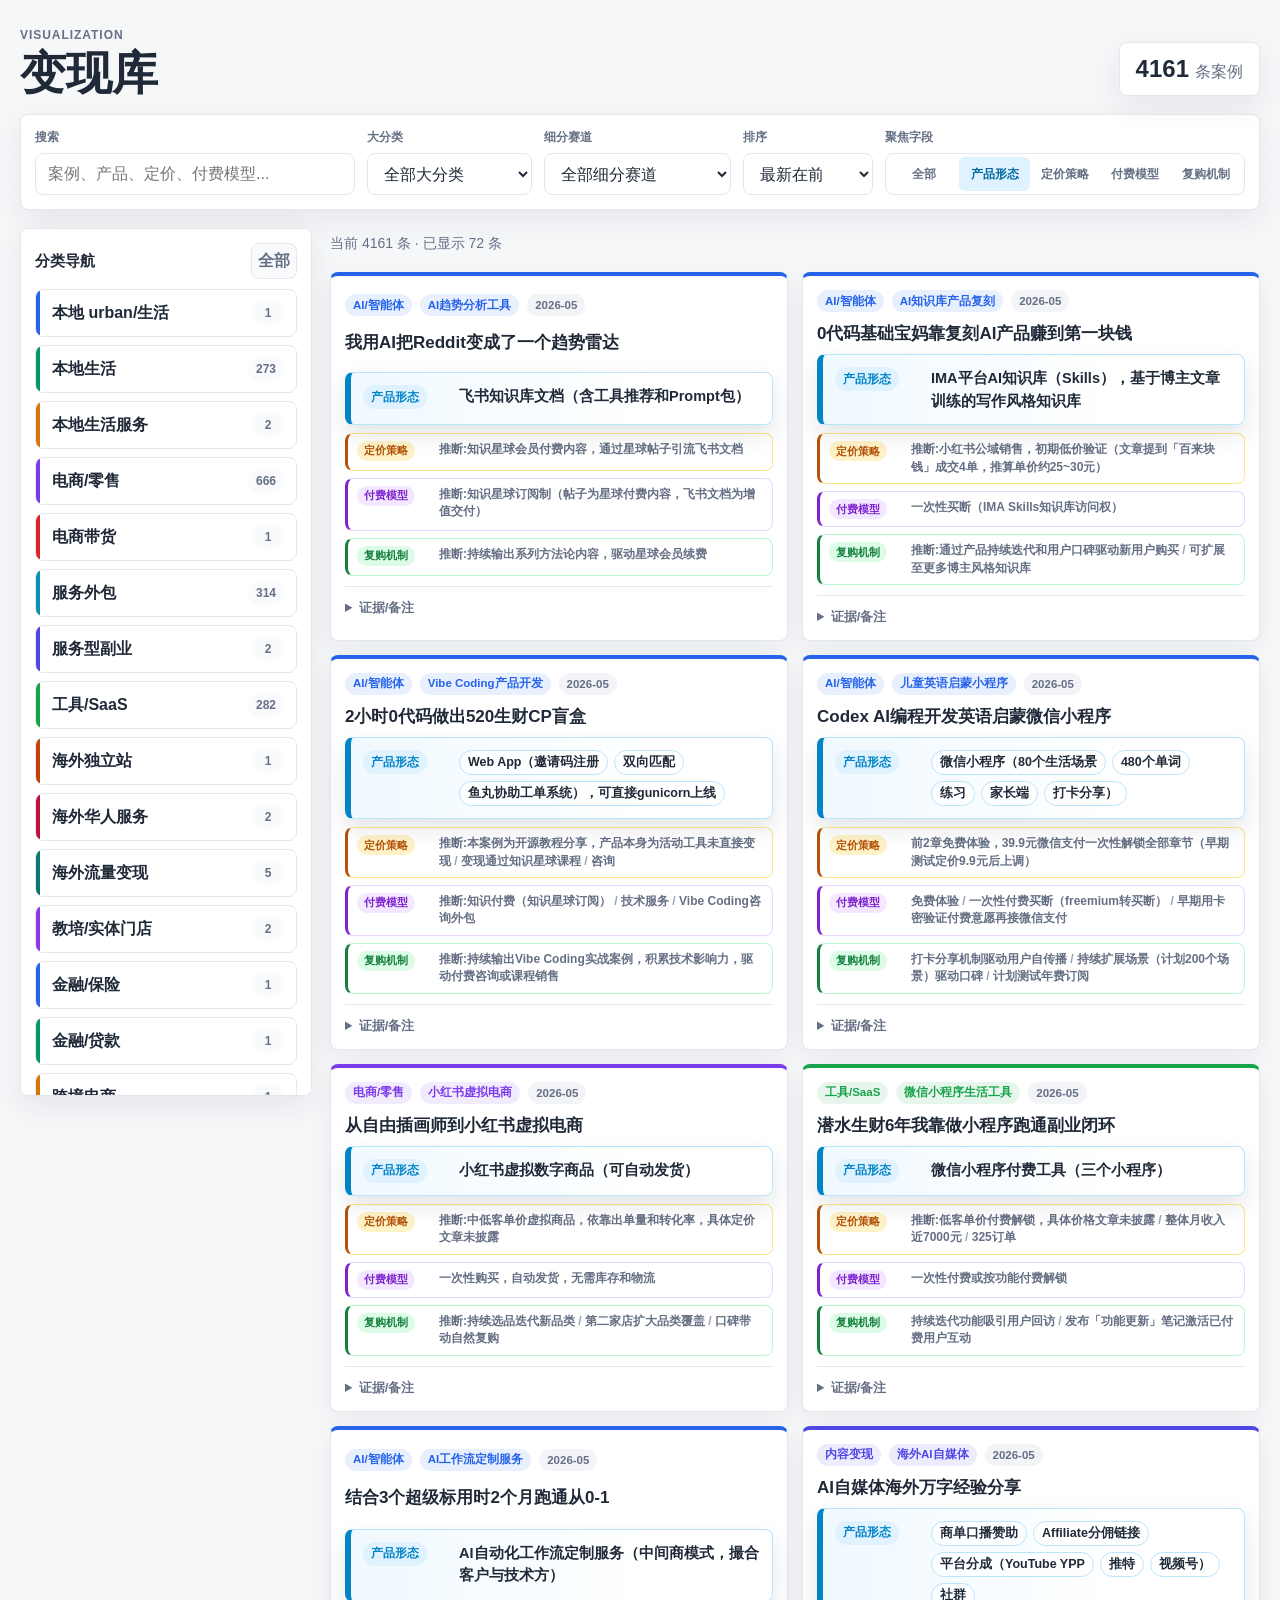
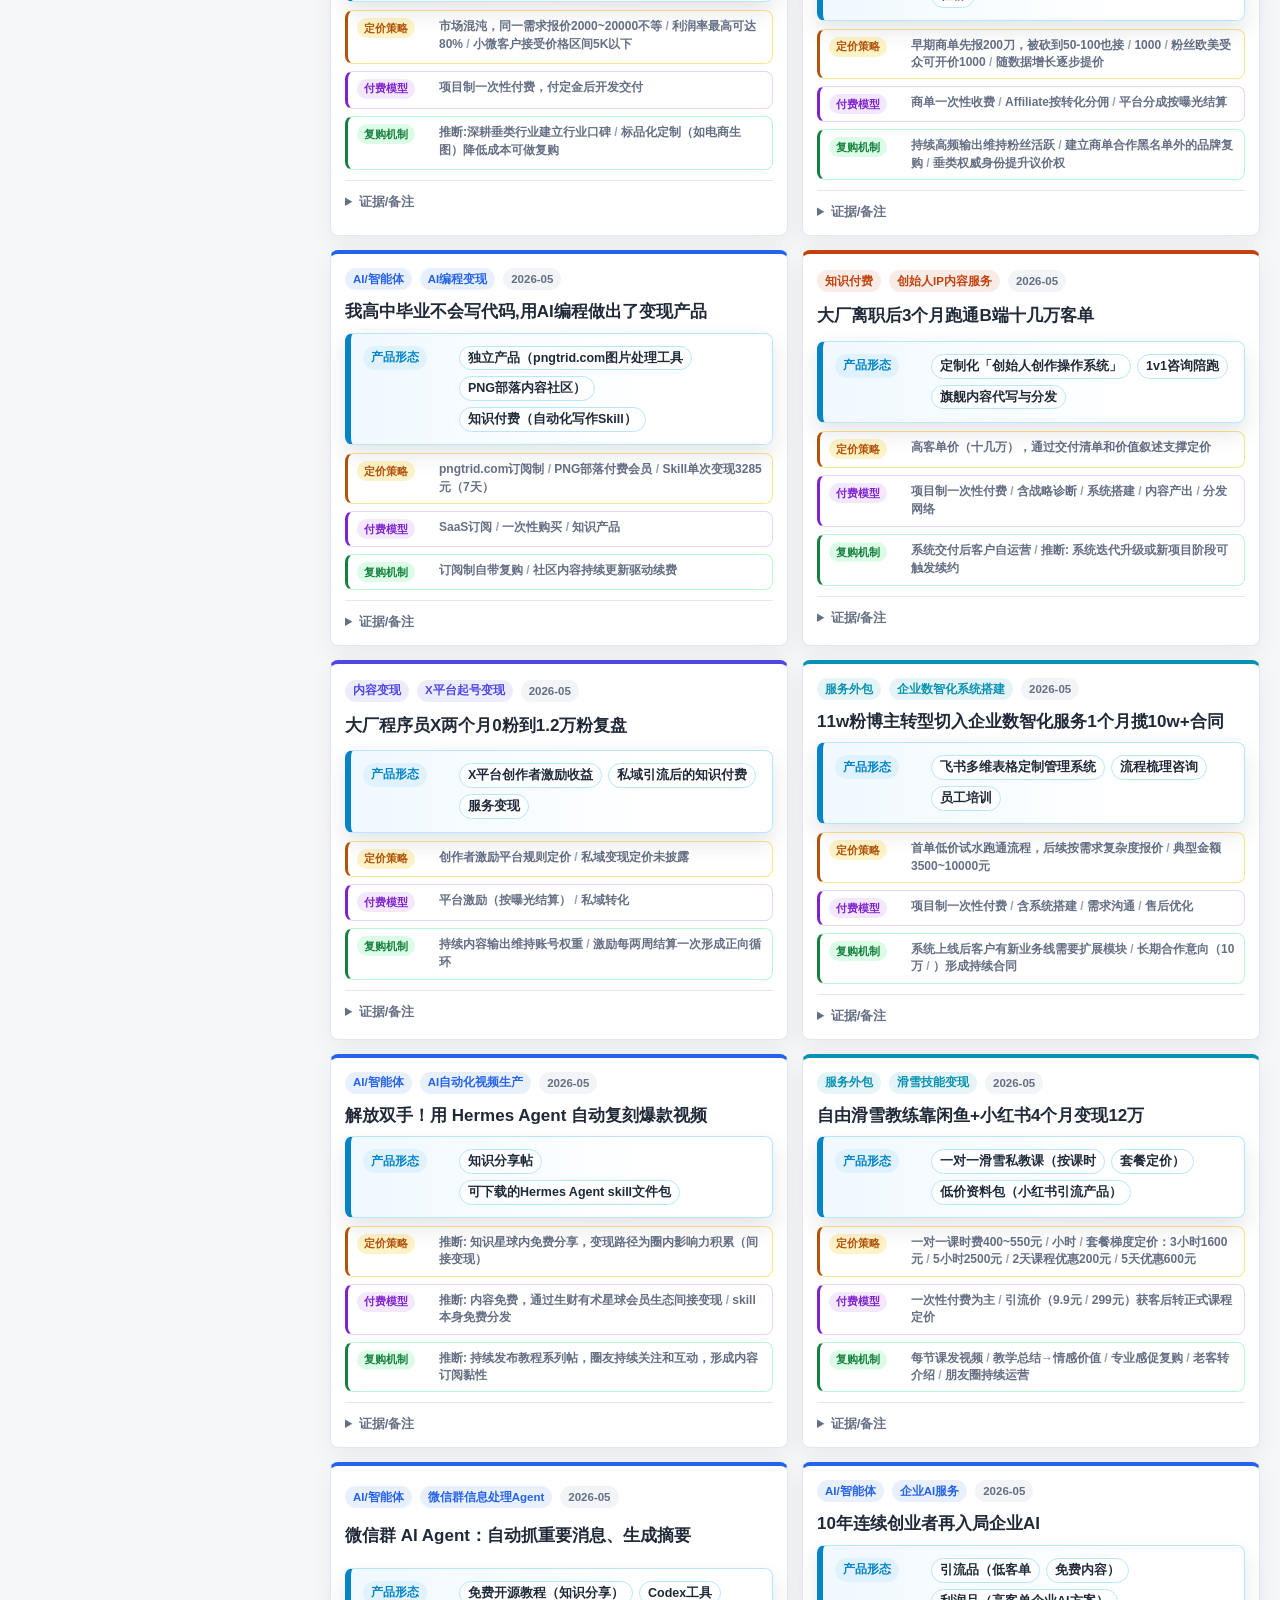
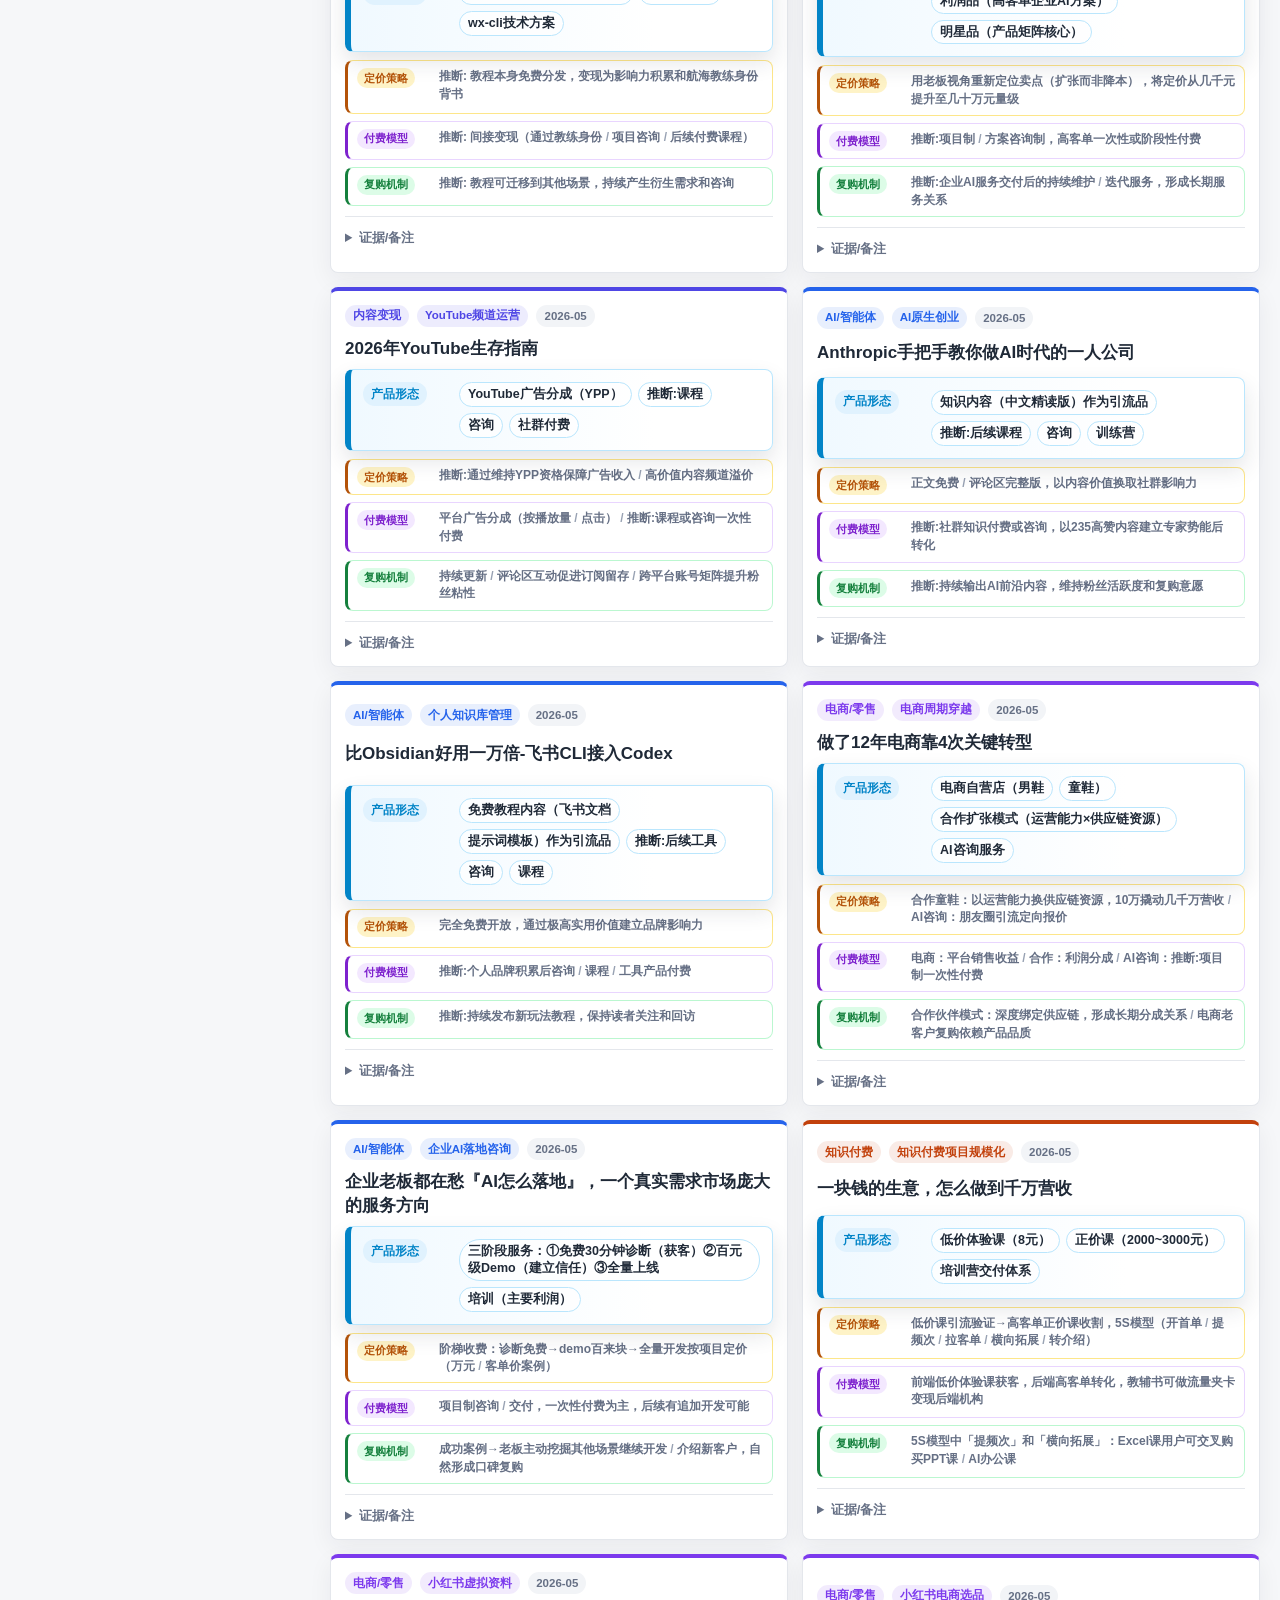
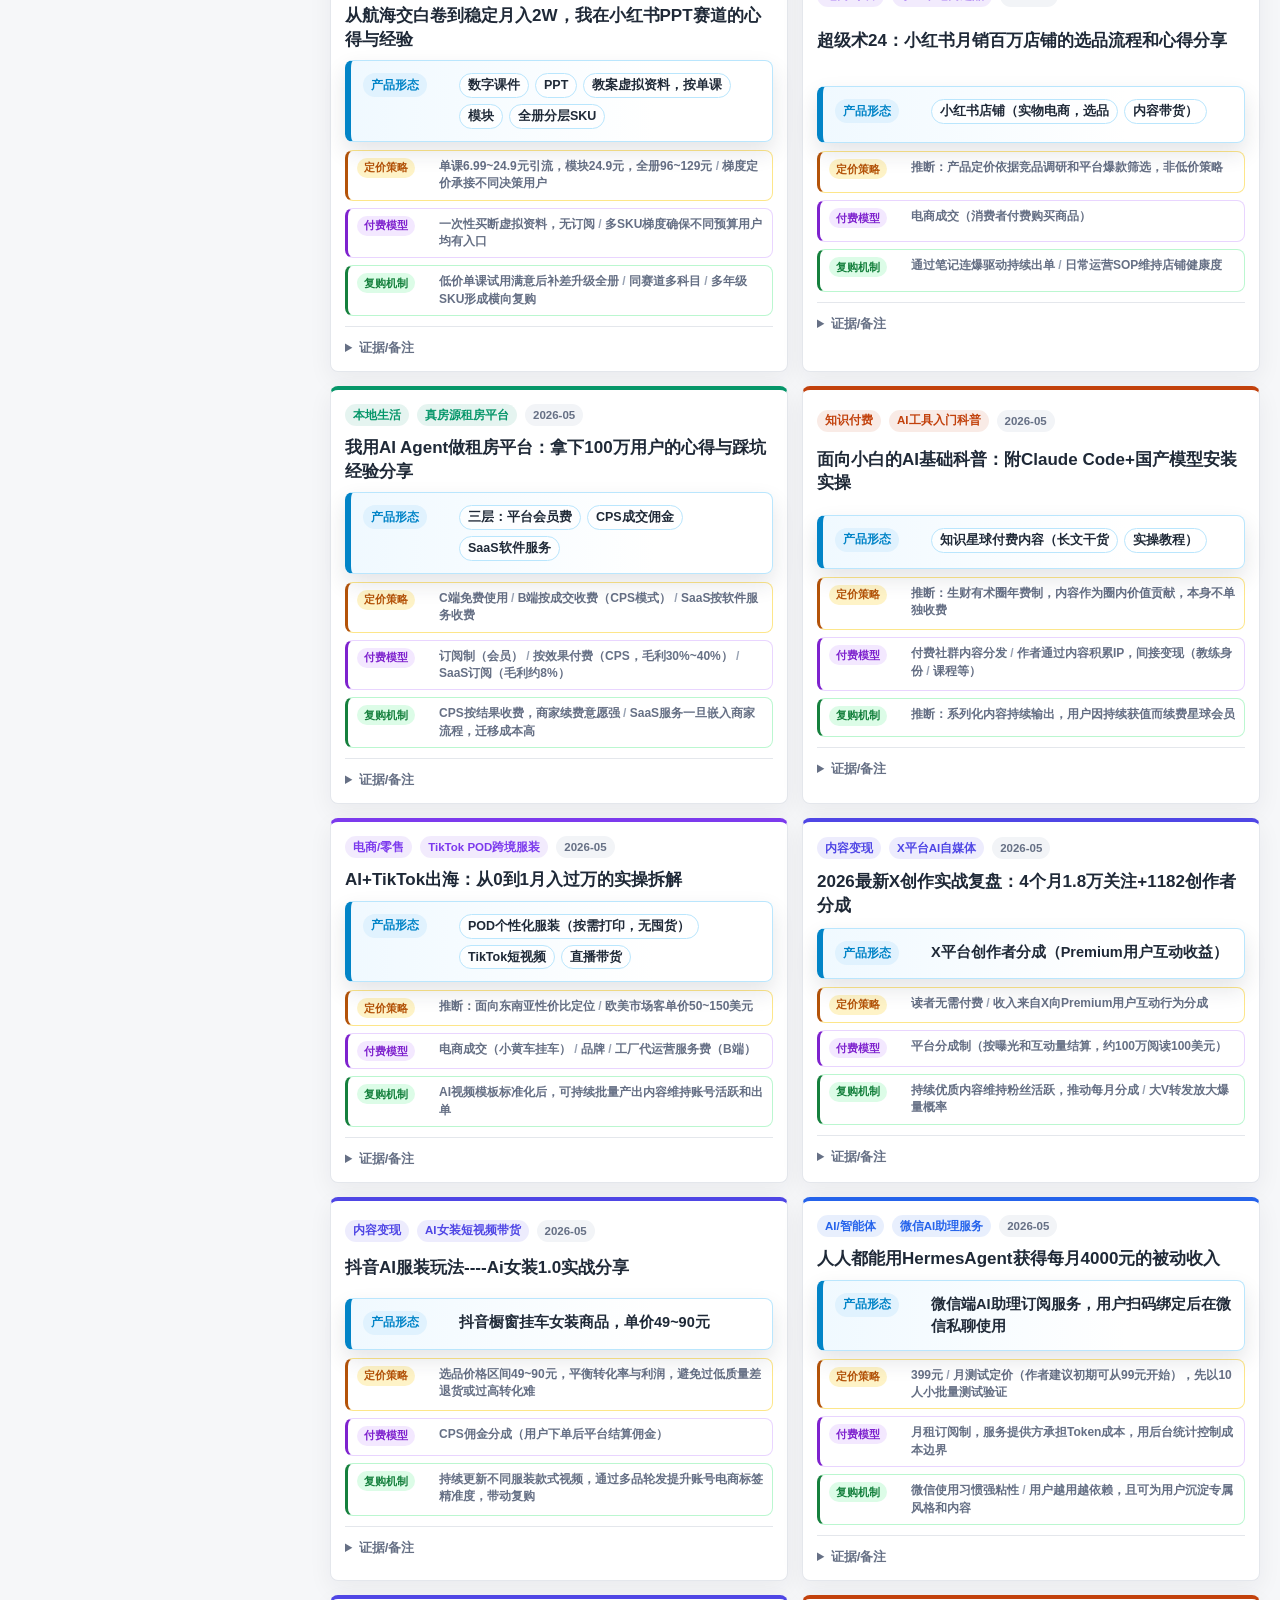
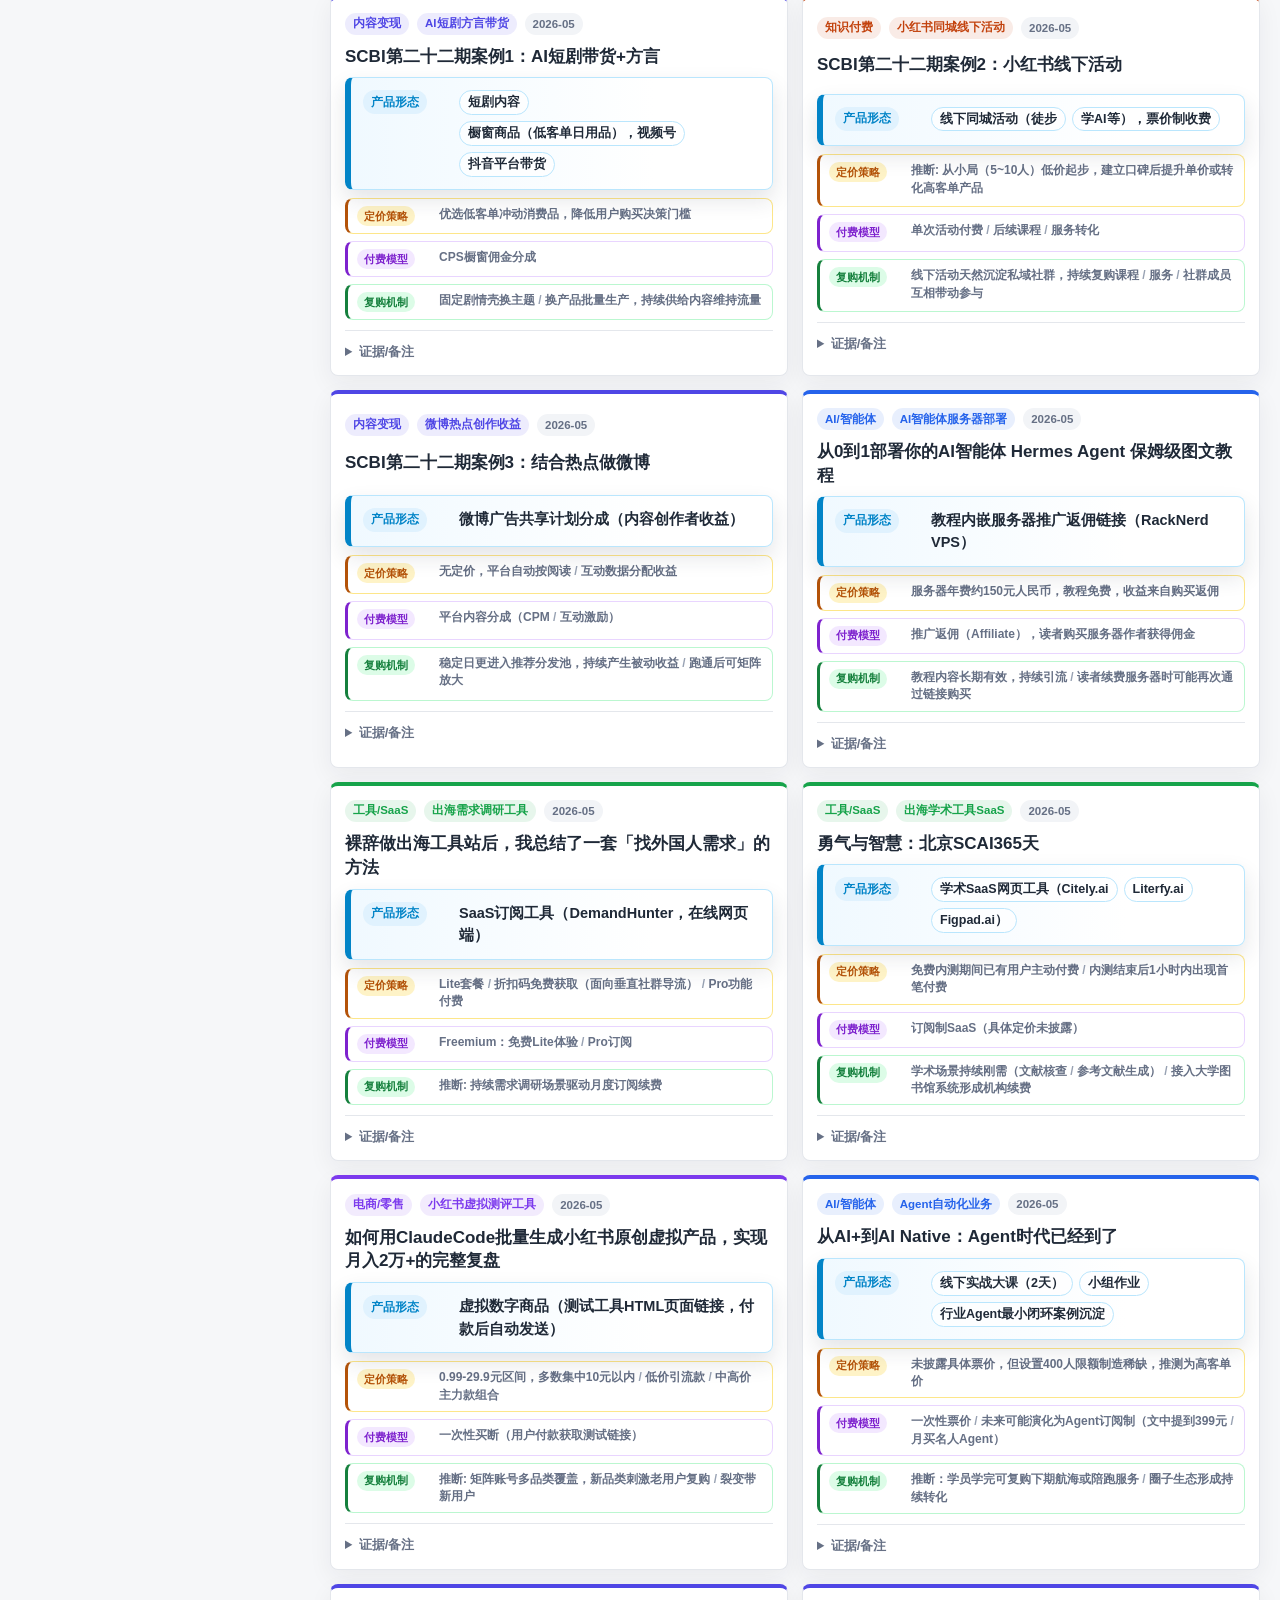
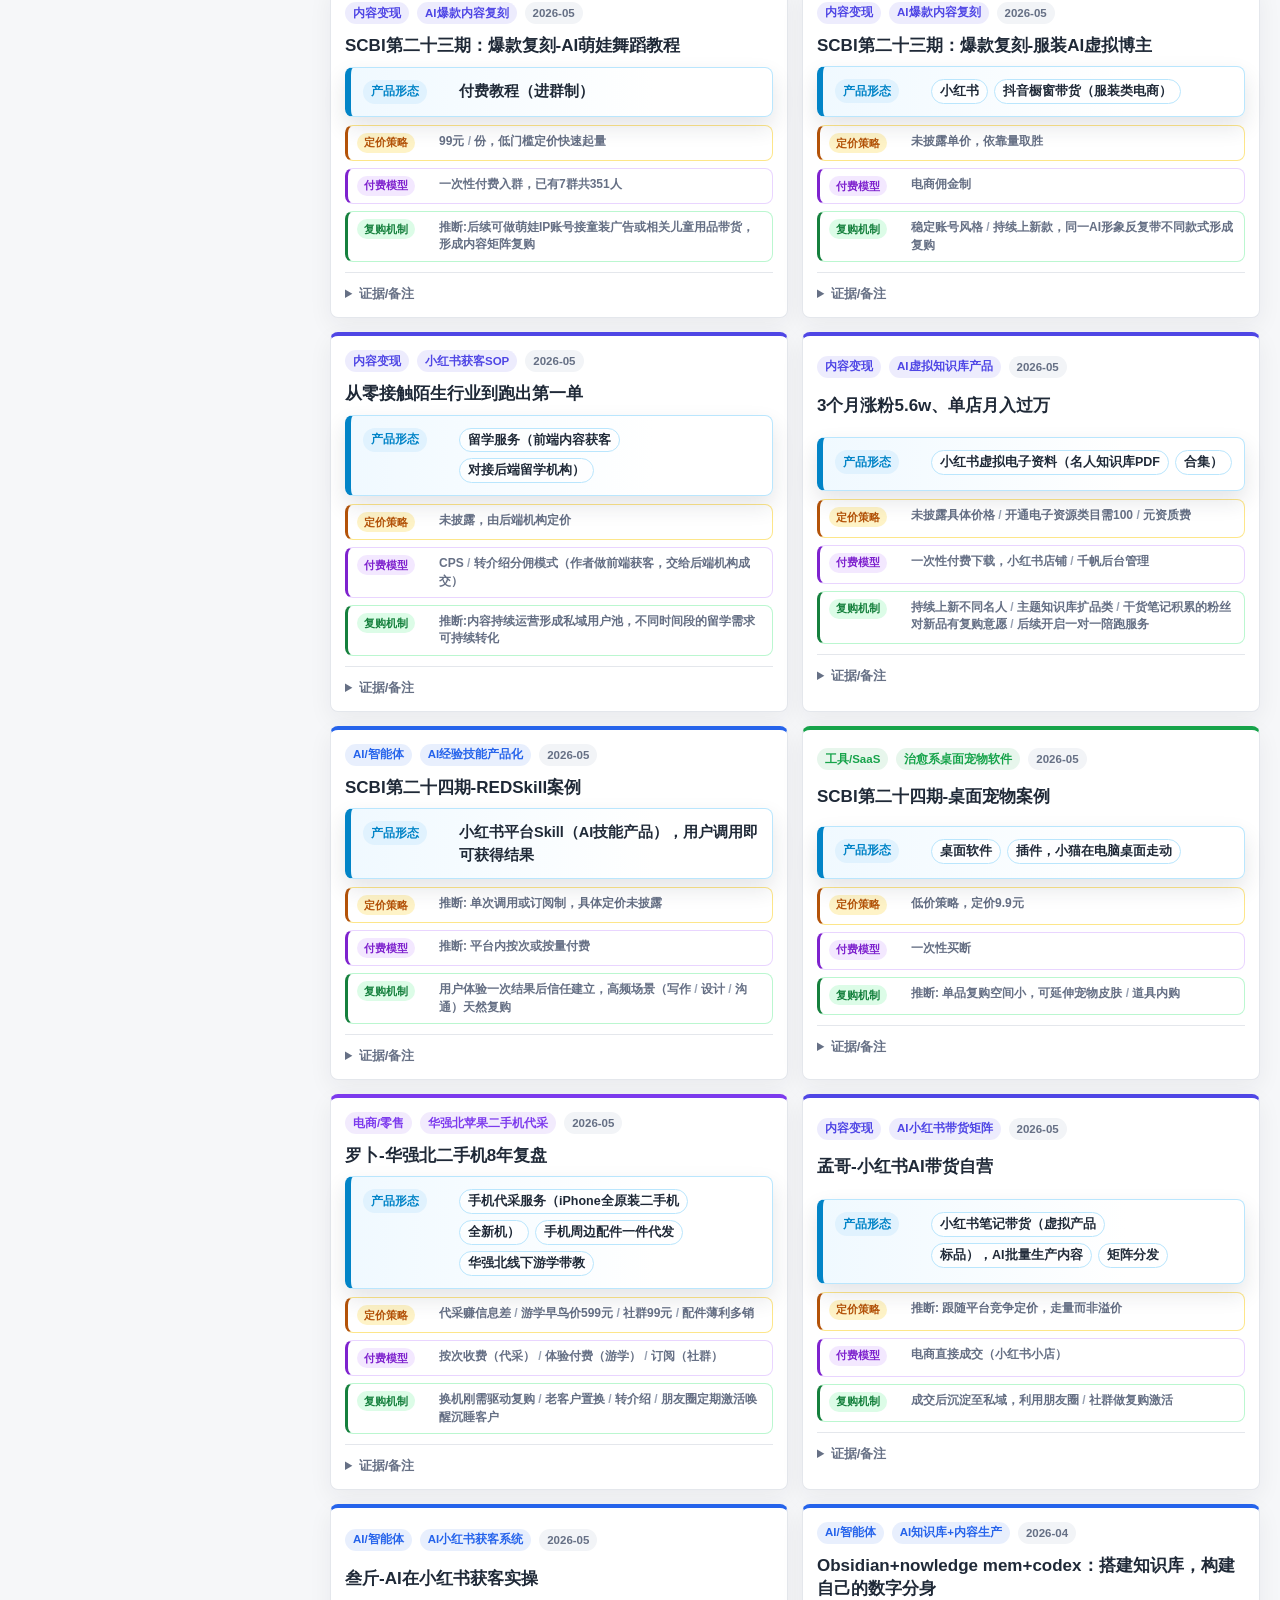
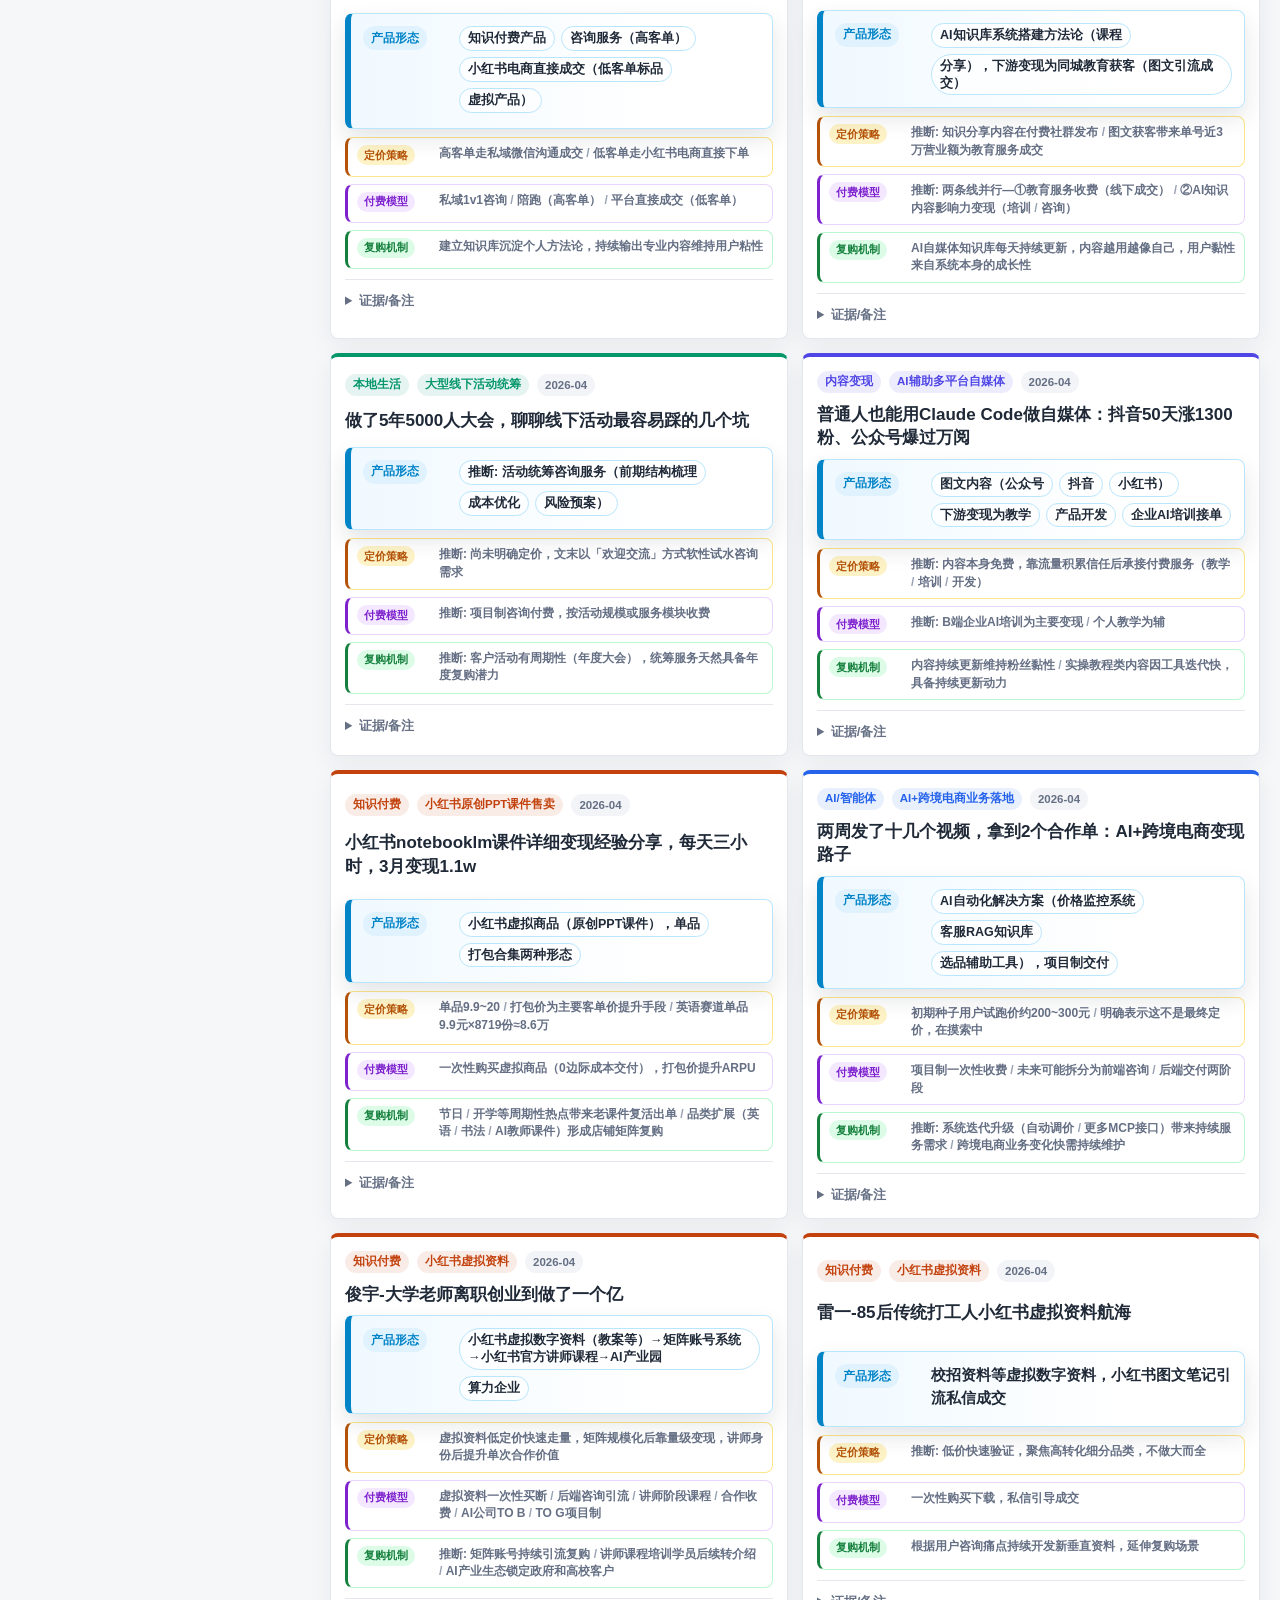
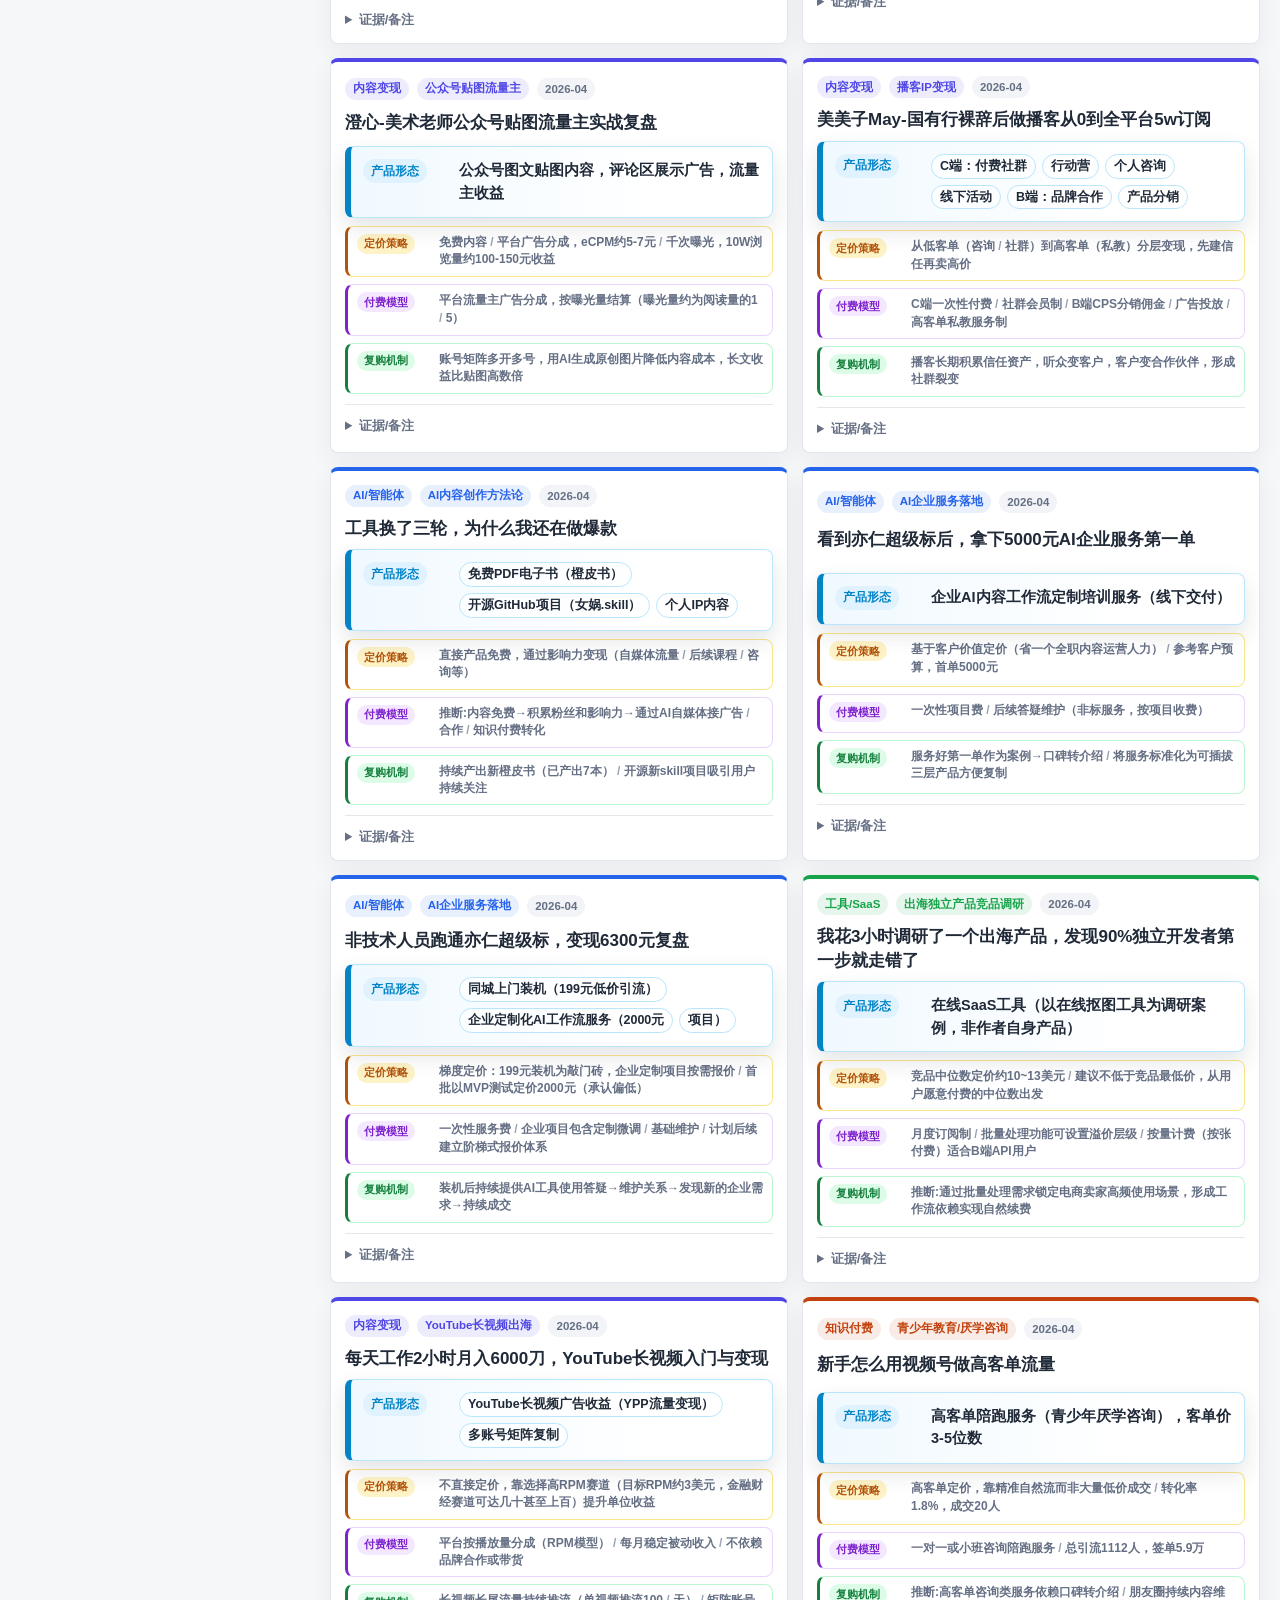
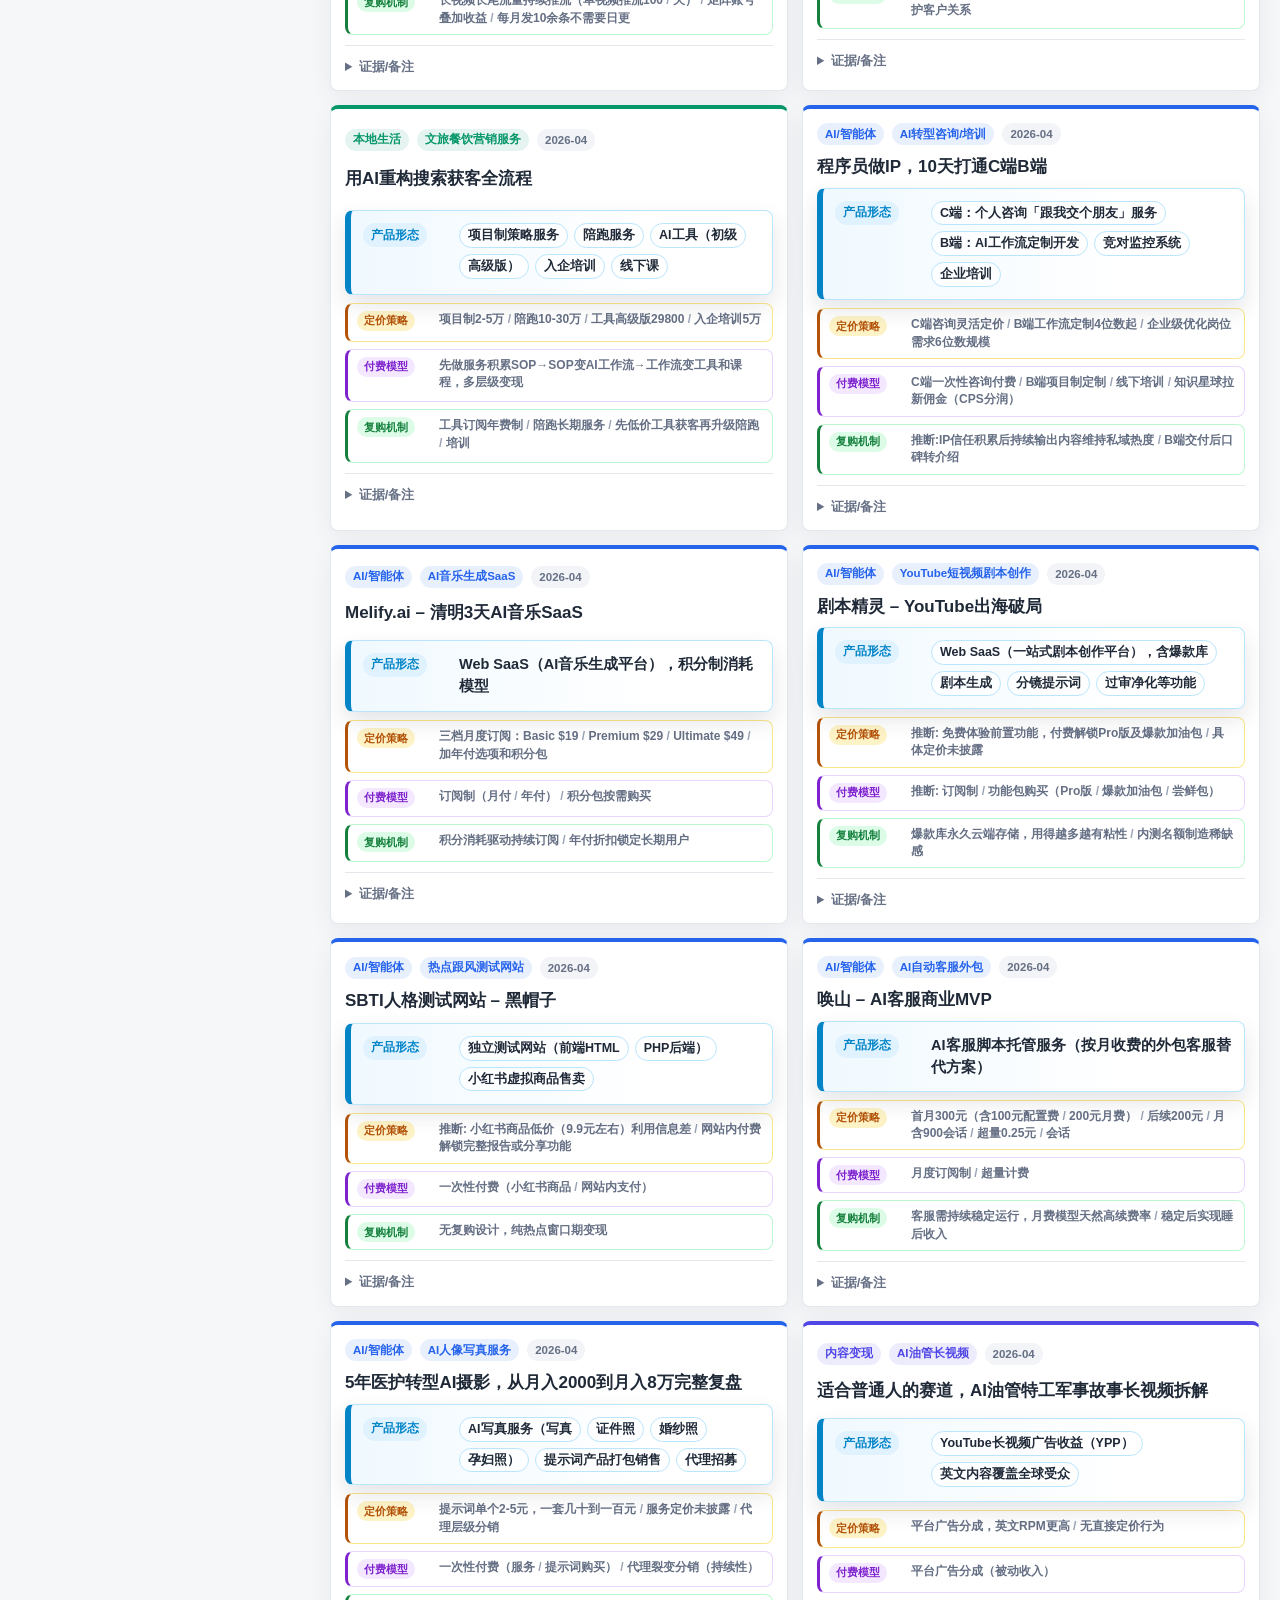
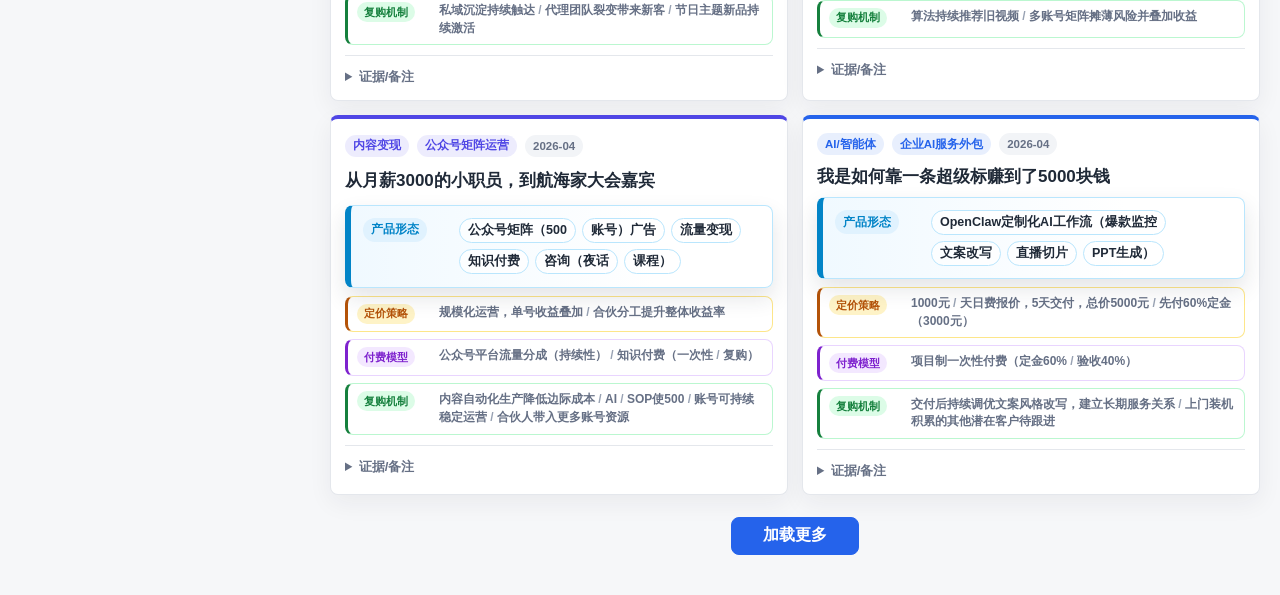
==== index.html @ d6d78086 "Bust monetization data cache" ====
<!doctype html>
<html lang="zh-CN">
  <head>
    <meta charset="utf-8" />
    <meta name="viewport" content="width=device-width, initial-scale=1" />
    <title>变现库可视化</title>
    <link rel="stylesheet" href="styles.css" />
    <script src="data-20260704-130112.js" defer></script>
    <script src="loader.js" defer></script>
    <script src="app.js" defer></script>
  </head>
  <body>
    <div class="app-shell">
      <header class="topbar">
        <div class="brand">
          <p class="eyebrow">Visualization</p>
          <h1>变现库</h1>
        </div>
        <div class="summary" aria-live="polite">
          <span id="totalCount">0</span>
          <span>条案例</span>
        </div>
      </header>

      <section class="toolbar" aria-label="筛选工具">
        <label class="search-box">
          <span>搜索</span>
          <input id="searchInput" type="search" placeholder="案例、产品、定价、付费模型..." autocomplete="off" />
        </label>

        <label>
          <span>大分类</span>
          <select id="categoryFilter"></select>
        </label>

        <label>
          <span>细分赛道</span>
          <select id="subcategoryFilter"></select>
        </label>

        <label>
          <span>排序</span>
          <select id="sortSelect">
            <option value="desc">最新在前</option>
            <option value="asc">最旧在前</option>
          </select>
        </label>

        <div class="focus-panel" aria-label="字段聚焦">
          <span>聚焦字段</span>
          <div id="focusControl" class="segment-control" role="group" aria-label="字段聚焦">
            <button type="button" data-focus-field="">全部</button>
            <button class="active field-product-control" type="button" data-focus-field="产品形态">产品形态</button>
            <button class="field-price-control" type="button" data-focus-field="定价策略">定价策略</button>
            <button class="field-model-control" type="button" data-focus-field="付费模型">付费模型</button>
            <button class="field-repeat-control" type="button" data-focus-field="复购机制">复购机制</button>
          </div>
        </div>
      </section>

      <div class="content-layout">
        <aside class="sidebar" aria-label="分类导航">
          <div class="sidebar-head">
            <h2>分类导航</h2>
            <button id="clearFilters" class="ghost-button" type="button">全部</button>
          </div>
          <nav id="categoryTree" class="category-tree"></nav>
        </aside>

        <main class="main-content">
          <div class="result-bar">
            <p id="resultInfo">正在加载...</p>
          </div>

          <section id="cardGrid" class="card-grid" aria-live="polite"></section>

          <div id="emptyState" class="empty-state" hidden>
            <h2>没有匹配结果</h2>
            <p>换一个关键词或清空筛选后再看。</p>
          </div>

          <div id="errorState" class="empty-state error-state" hidden>
            <h2>数据加载失败</h2>
            <p id="errorMessage"></p>
          </div>

          <div class="load-more-wrap">
            <button id="loadMoreButton" class="primary-button" type="button" hidden>加载更多</button>
          </div>
        </main>
      </div>
    </div>

    <noscript>这个页面需要启用 JavaScript。</noscript>
  </body>
</html>
---- styles.css ----
:root {
  --bg: #f6f7f9;
  --panel: #ffffff;
  --panel-soft: #f9fafb;
  --text: #1f2937;
  --muted: #667085;
  --line: #e4e7ec;
  --accent: #2563eb;
  --accent-soft: #eff6ff;
  --danger: #b42318;
  --shadow: 0 10px 30px rgba(31, 41, 55, 0.08);
  --radius: 8px;
}

* {
  box-sizing: border-box;
}

body {
  margin: 0;
  min-height: 100vh;
  background: var(--bg);
  color: var(--text);
  font-family: -apple-system, BlinkMacSystemFont, "Segoe UI", "Microsoft YaHei", sans-serif;
  letter-spacing: 0;
}

button,
input,
select {
  font: inherit;
}

button {
  cursor: pointer;
}

.app-shell {
  width: min(1480px, calc(100% - 40px));
  margin: 0 auto;
  padding: 28px 0 40px;
}

.topbar {
  display: flex;
  align-items: flex-end;
  justify-content: space-between;
  gap: 20px;
  margin-bottom: 18px;
}

.brand h1 {
  margin: 0;
  font-size: clamp(28px, 4vw, 46px);
  line-height: 1;
  font-weight: 800;
}

.eyebrow {
  margin: 0 0 8px;
  color: var(--muted);
  font-size: 12px;
  font-weight: 700;
  letter-spacing: 0.08em;
  text-transform: uppercase;
}

.summary {
  display: inline-flex;
  align-items: baseline;
  gap: 6px;
  min-width: 128px;
  justify-content: center;
  padding: 12px 16px;
  border: 1px solid var(--line);
  border-radius: var(--radius);
  background: var(--panel);
  box-shadow: var(--shadow);
  color: var(--muted);
}

.summary span:first-child {
  color: var(--text);
  font-size: 24px;
  font-weight: 800;
}

.toolbar {
  display: grid;
  grid-template-columns: minmax(220px, 1.4fr) minmax(150px, 0.72fr) minmax(170px, 0.82fr) minmax(130px, 0.52fr) minmax(360px, 1.25fr);
  gap: 12px;
  margin-bottom: 18px;
  padding: 14px;
  border: 1px solid var(--line);
  border-radius: var(--radius);
  background: var(--panel);
  box-shadow: var(--shadow);
}

.toolbar label {
  display: grid;
  gap: 7px;
  min-width: 0;
}

.toolbar span,
.focus-panel > span {
  color: var(--muted);
  font-size: 12px;
  font-weight: 700;
}

.focus-panel {
  display: grid;
  gap: 7px;
  min-width: 0;
}

.segment-control {
  display: grid;
  grid-template-columns: repeat(5, minmax(0, 1fr));
  min-height: 42px;
  padding: 3px;
  border: 1px solid var(--line);
  border-radius: var(--radius);
  background: #fff;
}

.segment-control button {
  min-width: 0;
  border: 0;
  border-radius: 6px;
  background: transparent;
  color: var(--muted);
  font-size: 12px;
  font-weight: 800;
}

.segment-control button:hover,
.segment-control button.active {
  background: var(--control-bg, var(--accent-soft));
  color: var(--control-color, var(--accent));
}

.field-product-control {
  --control-bg: #e0f2fe;
  --control-color: #0369a1;
}

.field-price-control {
  --control-bg: #fef3c7;
  --control-color: #92400e;
}

.field-model-control {
  --control-bg: #f3e8ff;
  --control-color: #6b21a8;
}

.field-repeat-control {
  --control-bg: #dcfce7;
  --control-color: #166534;
}

input,
select {
  width: 100%;
  min-height: 42px;
  border: 1px solid var(--line);
  border-radius: var(--radius);
  background: #fff;
  color: var(--text);
  outline: none;
}

input {
  padding: 0 12px;
}

select {
  padding: 0 34px 0 12px;
}

input:focus,
select:focus {
  border-color: var(--accent);
  box-shadow: 0 0 0 3px var(--accent-soft);
}

.content-layout {
  display: grid;
  grid-template-columns: 292px minmax(0, 1fr);
  gap: 18px;
  align-items: start;
}

.sidebar {
  position: sticky;
  top: 16px;
  max-height: calc(100vh - 32px);
  overflow: auto;
  padding: 14px;
  border: 1px solid var(--line);
  border-radius: var(--radius);
  background: var(--panel);
  box-shadow: var(--shadow);
}

.sidebar-head {
  display: flex;
  align-items: center;
  justify-content: space-between;
  gap: 10px;
  margin-bottom: 10px;
}

.sidebar h2 {
  margin: 0;
  font-size: 15px;
}

.ghost-button,
.primary-button {
  min-height: 36px;
  border-radius: var(--radius);
  font-weight: 700;
}

.ghost-button {
  border: 1px solid var(--line);
  background: var(--panel-soft);
  color: var(--muted);
}

.primary-button {
  min-width: 128px;
  border: 1px solid var(--accent);
  background: var(--accent);
  color: #fff;
}

.category-tree {
  display: grid;
  gap: 8px;
}

.category-group {
  border: 1px solid var(--line);
  border-radius: var(--radius);
  overflow: hidden;
  background: #fff;
}

.category-button,
.subcategory-button {
  width: 100%;
  border: 0;
  background: transparent;
  color: var(--text);
  text-align: left;
}

.category-button {
  display: grid;
  grid-template-columns: 1fr auto;
  gap: 8px;
  align-items: center;
  min-height: 46px;
  padding: 10px 12px;
  border-left: 4px solid var(--category-color, var(--accent));
  font-weight: 800;
}

.category-button:hover,
.subcategory-button:hover,
.category-button.active,
.subcategory-button.active {
  background: var(--accent-soft);
}

.category-name,
.subcategory-name {
  min-width: 0;
  overflow: hidden;
  text-overflow: ellipsis;
  white-space: nowrap;
}

.badge {
  display: inline-flex;
  align-items: center;
  justify-content: center;
  min-width: 32px;
  height: 24px;
  padding: 0 8px;
  border-radius: 999px;
  background: var(--panel-soft);
  color: var(--muted);
  font-size: 12px;
  font-weight: 800;
}

.subcategory-list {
  display: none;
  padding: 6px 0 8px;
  border-top: 1px solid var(--line);
  background: #fcfcfd;
}

.category-group.expanded .subcategory-list {
  display: grid;
}

.subcategory-button {
  display: grid;
  grid-template-columns: 1fr auto;
  gap: 8px;
  align-items: center;
  min-height: 36px;
  padding: 7px 12px 7px 20px;
  color: var(--muted);
  font-size: 13px;
}

.main-content {
  min-width: 0;
}

.result-bar {
  display: flex;
  align-items: center;
  justify-content: space-between;
  min-height: 32px;
  margin-bottom: 12px;
}

.result-bar p {
  margin: 0;
  color: var(--muted);
  font-size: 14px;
}

.card-grid {
  display: grid;
  grid-template-columns: repeat(auto-fill, minmax(310px, 1fr));
  gap: 14px;
}

.case-card {
  display: grid;
  gap: 12px;
  min-width: 0;
  padding: 14px;
  border: 1px solid var(--line);
  border-top: 4px solid var(--category-color, var(--accent));
  border-radius: var(--radius);
  background: var(--panel);
  box-shadow: 0 8px 24px rgba(31, 41, 55, 0.06);
}

.card-meta {
  display: flex;
  flex-wrap: wrap;
  gap: 8px;
  align-items: center;
}

.pill {
  display: inline-flex;
  max-width: 100%;
  align-items: center;
  min-height: 22px;
  padding: 3px 8px;
  border-radius: 999px;
  background: var(--accent-soft);
  color: var(--accent);
  font-size: 11.5px;
  font-weight: 800;
}

.date-pill {
  background: #f2f4f7;
  color: var(--muted);
}

.unknown-pill {
  background: #f2f4f7;
  color: #667085;
}

.case-title {
  margin: 0;
  overflow-wrap: anywhere;
  font-size: 17px;
  line-height: 1.38;
}

.field-list {
  display: grid;
  gap: 10px;
  margin: 0;
}

.field {
  display: grid;
  grid-template-columns: 82px minmax(0, 1fr);
  gap: 10px;
  align-items: start;
  padding: 10px;
  border: 1px solid var(--field-line, var(--line));
  border-left: 5px solid var(--field-color, var(--accent));
  border-radius: var(--radius);
  background: linear-gradient(90deg, var(--field-bg, var(--panel-soft)), #fff 72%);
  transition: border-color 0.16s ease, box-shadow 0.16s ease, opacity 0.16s ease, transform 0.16s ease;
}

.field-product {
  --field-color: #0284c7;
  --field-bg: #f0f9ff;
  --field-line: #bae6fd;
  --token-bg: #e0f2fe;
}

.field-price {
  --field-color: #b45309;
  --field-bg: #fffbeb;
  --field-line: #fde68a;
  --token-bg: #fef3c7;
}

.field-model {
  --field-color: #7e22ce;
  --field-bg: #faf5ff;
  --field-line: #e9d5ff;
  --token-bg: #f3e8ff;
}

.field-repeat {
  --field-color: #15803d;
  --field-bg: #f0fdf4;
  --field-line: #bbf7d0;
  --token-bg: #dcfce7;
}

.case-card.field-focus-active .field.is-dimmed {
  opacity: 1;
}

.case-card.field-focus-active .field.is-focused {
  opacity: 1;
  transform: translateY(-1px);
  box-shadow: 0 10px 22px rgba(31, 41, 55, 0.12);
}

.card-grid.field-focus-mode .case-card {
  gap: 10px;
}

.card-grid.field-focus-mode .field-list {
  gap: 7px;
}

.card-grid.field-focus-mode .field.is-focused {
  grid-template-columns: 86px minmax(0, 1fr);
  padding: 12px;
  border-left-width: 6px;
}

.card-grid.field-focus-mode .field.is-focused dd {
  font-size: 14.5px;
  font-weight: 780;
}

.card-grid.field-focus-mode .field.is-dimmed {
  grid-template-columns: 74px minmax(0, 1fr);
  gap: 8px;
  padding: 7px 9px;
  border-left-width: 3px;
  background: #fff;
  box-shadow: none;
}

.card-grid.field-focus-mode .field.is-dimmed dt {
  min-height: 20px;
  padding: 1px 7px;
  font-size: 11px;
}

.card-grid.field-focus-mode .field.is-dimmed dd {
  display: -webkit-box;
  overflow: hidden;
  color: #667085;
  font-size: 12px;
  font-weight: 620;
  line-height: 1.45;
  -webkit-box-orient: vertical;
  -webkit-line-clamp: 2;
}

.card-grid.field-focus-mode .field.is-dimmed .token-list {
  display: inline;
}

.card-grid.field-focus-mode .field.is-dimmed .field-token {
  display: inline;
  padding: 0;
  border: 0;
  background: transparent;
  color: inherit;
  font-size: inherit;
  font-weight: inherit;
}

.card-grid.field-focus-mode .field.is-dimmed .field-token + .field-token::before {
  content: " / ";
  color: #98a2b3;
}

.field dt {
  display: inline-flex;
  width: fit-content;
  min-height: 24px;
  align-items: center;
  padding: 2px 8px;
  border-radius: 999px;
  background: var(--token-bg, var(--accent-soft));
  color: var(--field-color, var(--muted));
  font-size: 12px;
  font-weight: 800;
}

.field dd {
  margin: 0;
  overflow-wrap: anywhere;
  color: var(--text);
  font-size: 13.5px;
  font-weight: 700;
  line-height: 1.55;
}

.token-list {
  display: flex;
  flex-wrap: wrap;
  gap: 6px;
}

.field-token {
  display: inline-flex;
  max-width: 100%;
  align-items: center;
  padding: 3px 8px;
  border: 1px solid var(--field-line, var(--line));
  border-radius: 999px;
  background: rgba(255, 255, 255, 0.72);
  color: var(--text);
  font-size: 12.5px;
  font-weight: 760;
  line-height: 1.35;
}

.muted {
  color: var(--muted) !important;
  font-weight: 500 !important;
}

.detail {
  border-top: 1px solid var(--line);
  padding-top: 12px;
}

.detail summary {
  color: var(--muted);
  cursor: pointer;
  font-size: 13px;
  font-weight: 800;
}

.detail p {
  margin: 10px 0 0;
  overflow-wrap: anywhere;
  color: var(--muted);
  font-size: 13px;
  line-height: 1.7;
}

.empty-state {
  margin-top: 18px;
  padding: 34px 18px;
  border: 1px solid var(--line);
  border-radius: var(--radius);
  background: var(--panel);
  text-align: center;
  box-shadow: var(--shadow);
}

.empty-state h2 {
  margin: 0 0 8px;
  font-size: 18px;
}

.empty-state p {
  margin: 0;
  color: var(--muted);
  line-height: 1.7;
}

.error-state {
  border-color: #fecdca;
}

.error-state h2 {
  color: var(--danger);
}

.load-more-wrap {
  display: flex;
  justify-content: center;
  min-height: 60px;
  padding-top: 22px;
}

@media (max-width: 1040px) {
  .app-shell {
    width: min(100% - 24px, 980px);
    padding-top: 18px;
  }

  .toolbar {
    grid-template-columns: 1fr 1fr;
  }

  .content-layout {
    grid-template-columns: 1fr;
  }

  .sidebar {
    position: static;
    max-height: 360px;
  }
}

@media (max-width: 680px) {
  .topbar {
    align-items: stretch;
    flex-direction: column;
  }

  .summary {
    justify-content: flex-start;
  }

  .toolbar {
    grid-template-columns: 1fr;
  }

  .segment-control {
    grid-template-columns: 1fr 1fr;
  }

  .card-grid {
    grid-template-columns: 1fr;
  }

  .field {
    grid-template-columns: 1fr;
    gap: 4px;
  }
}
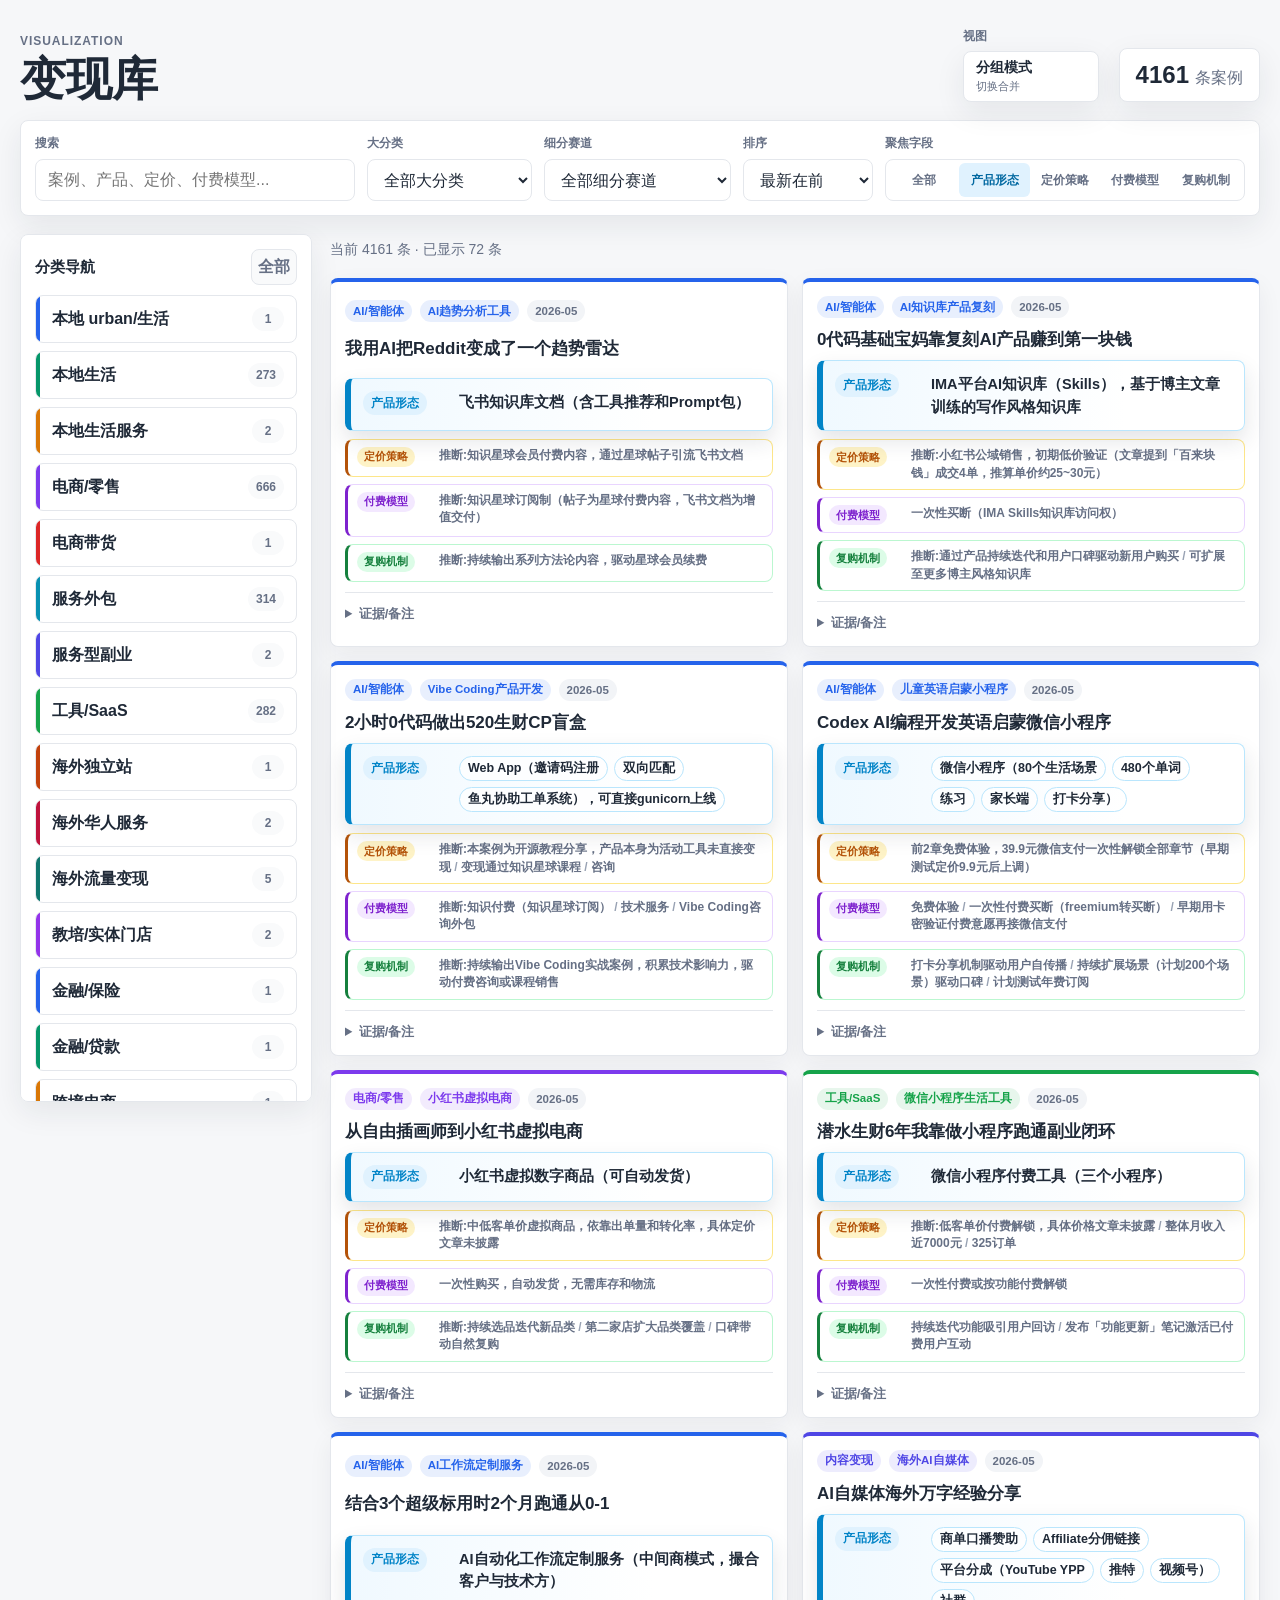
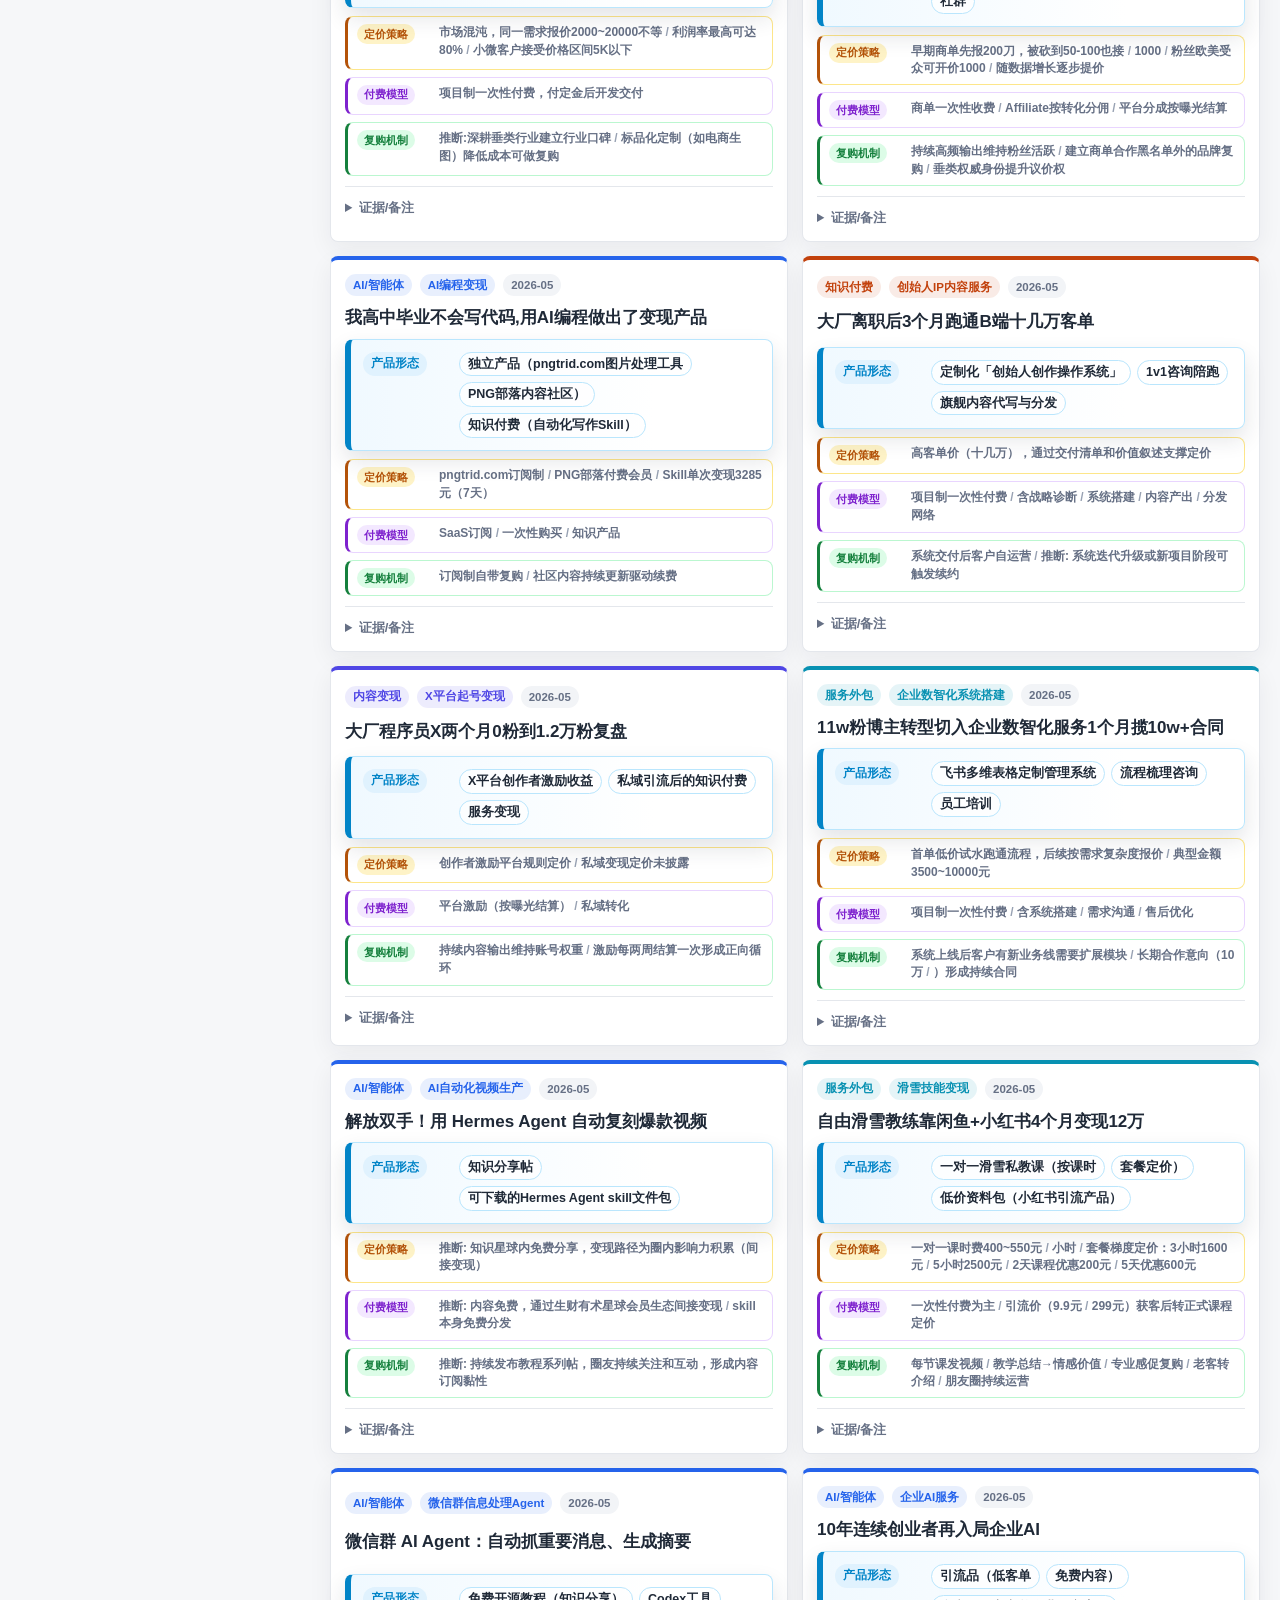
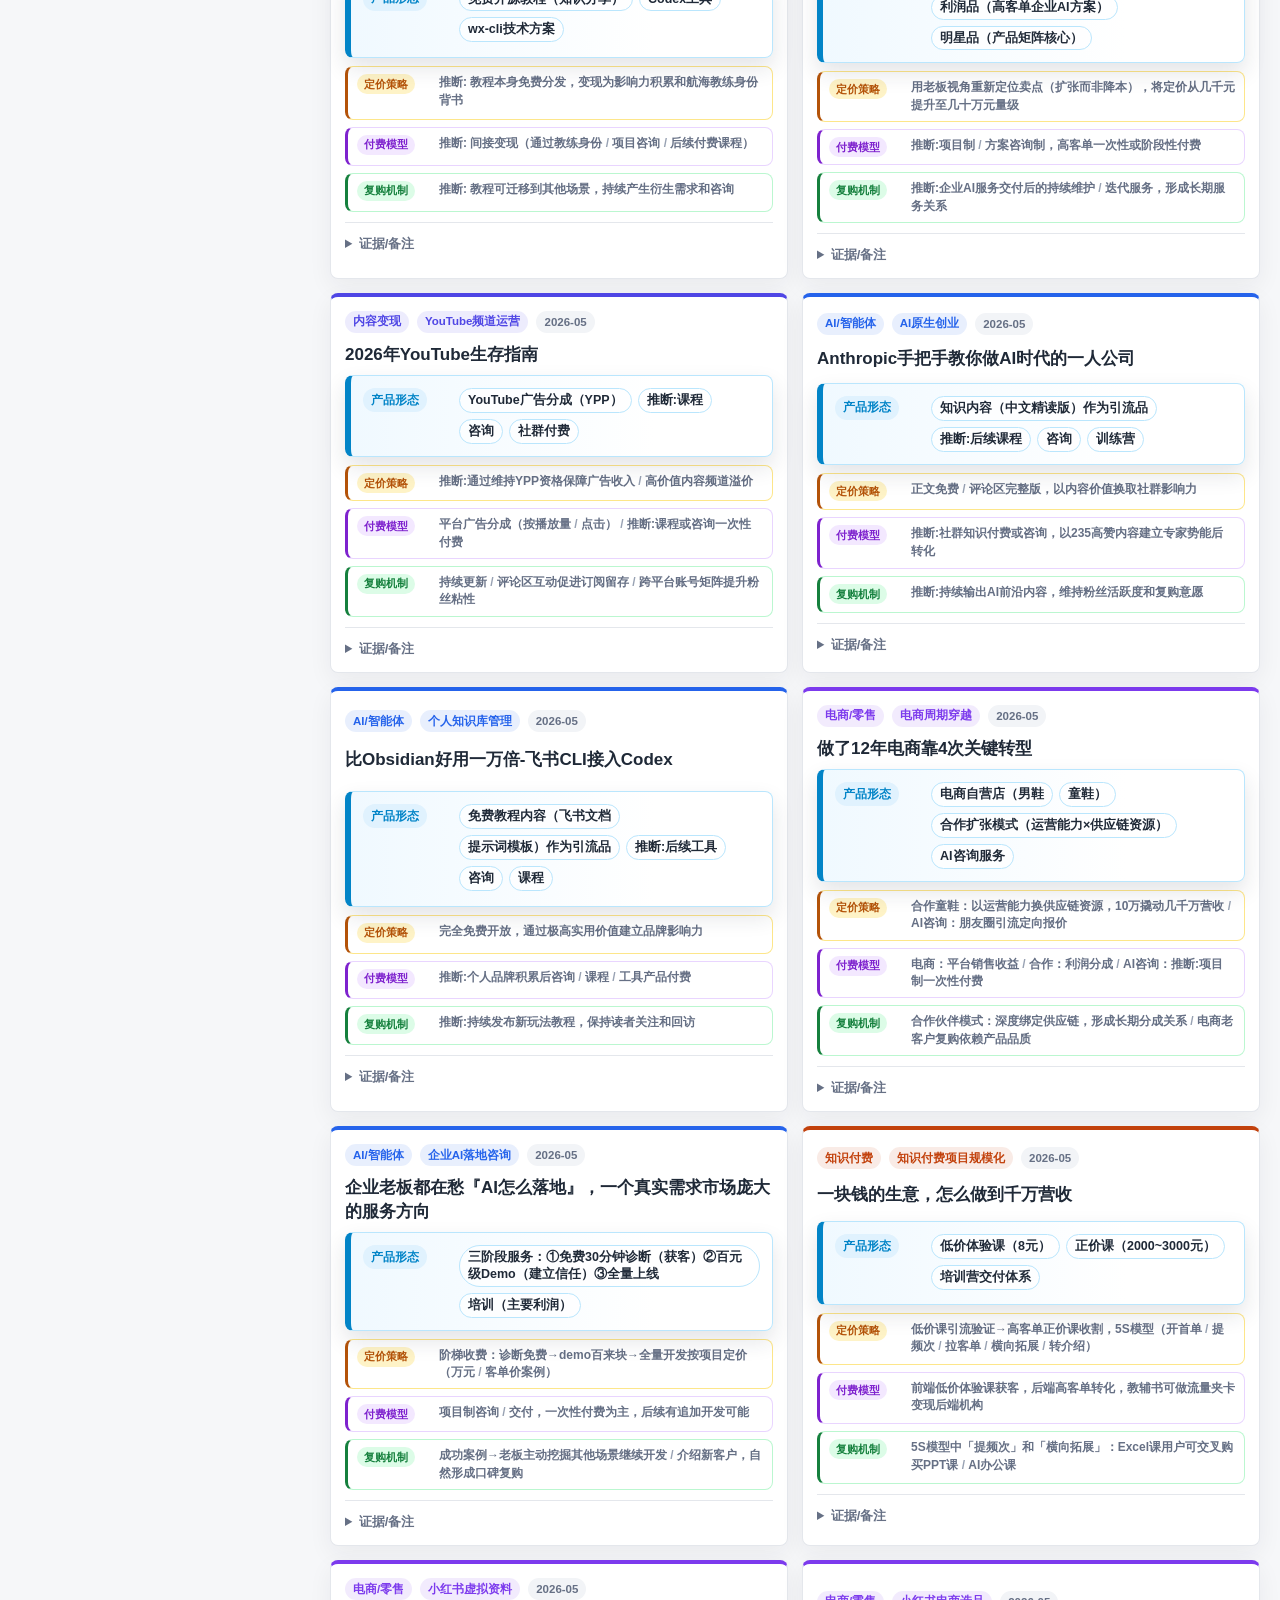
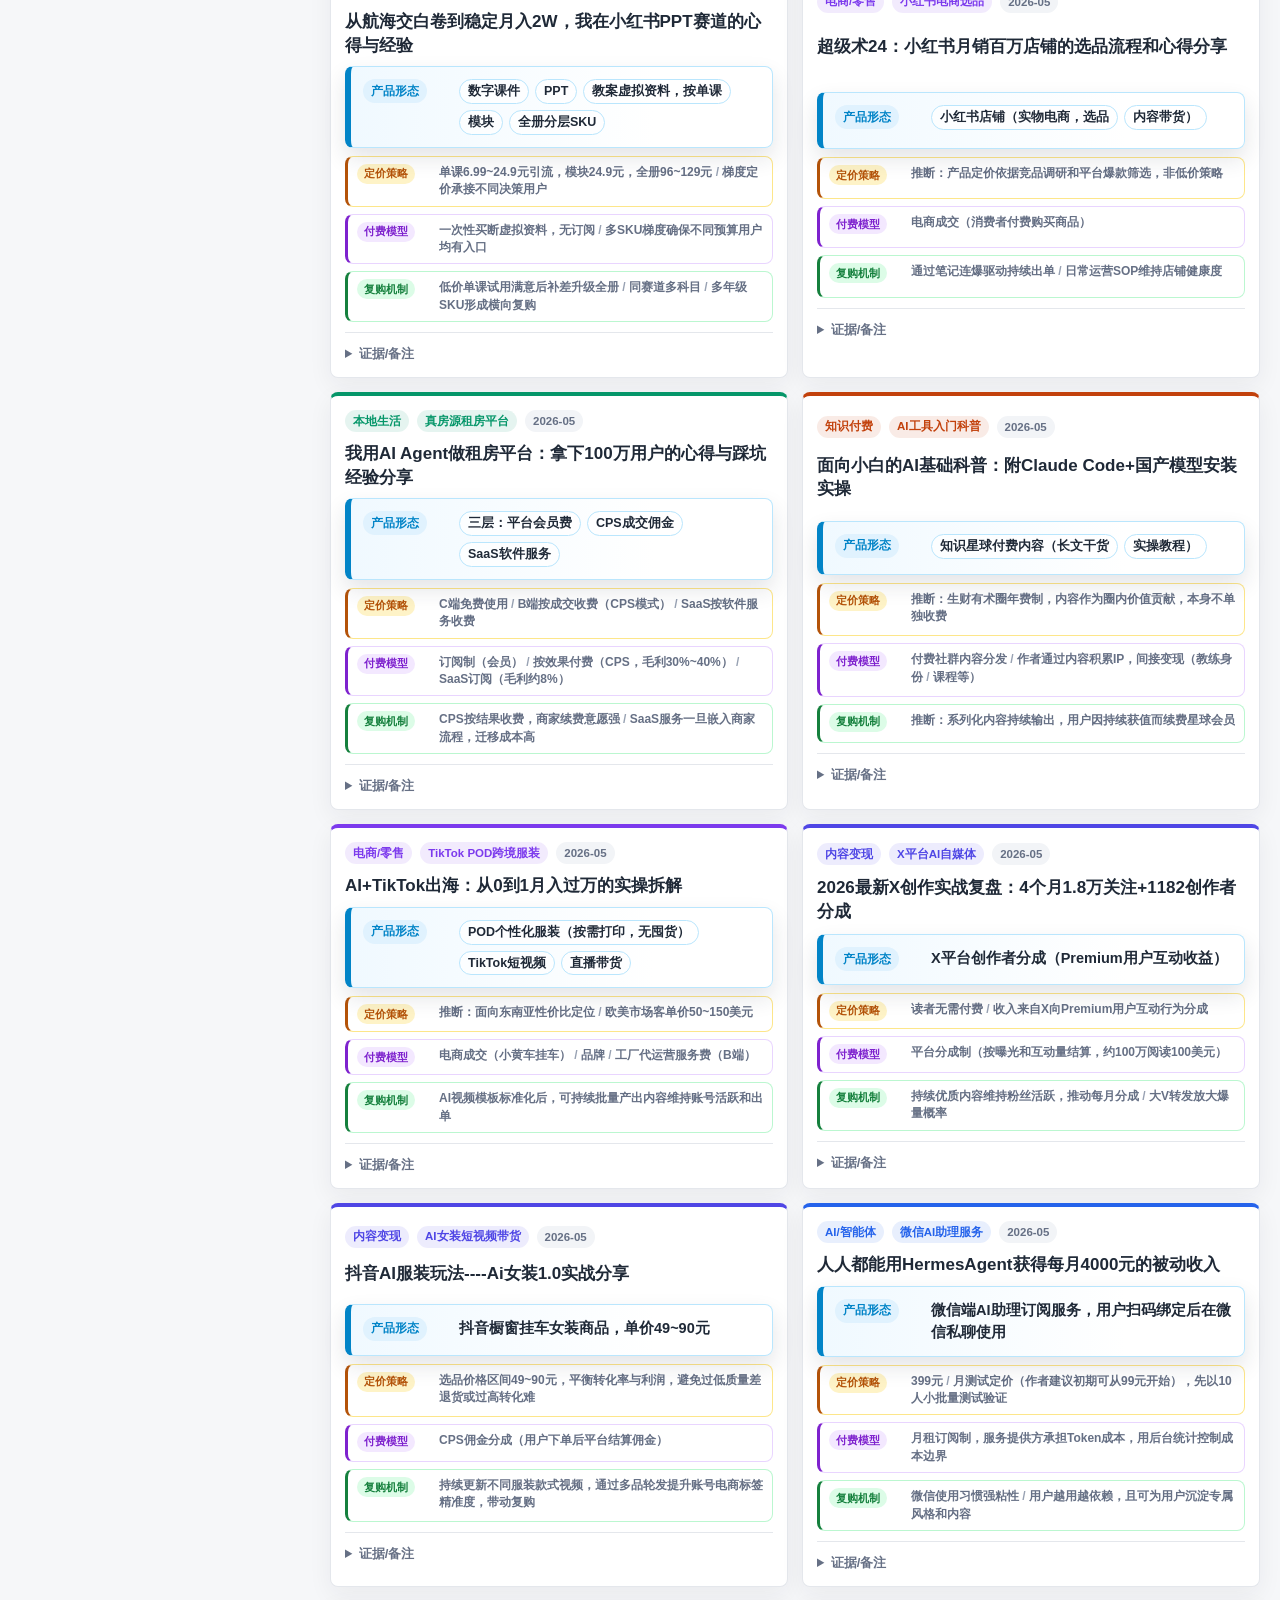
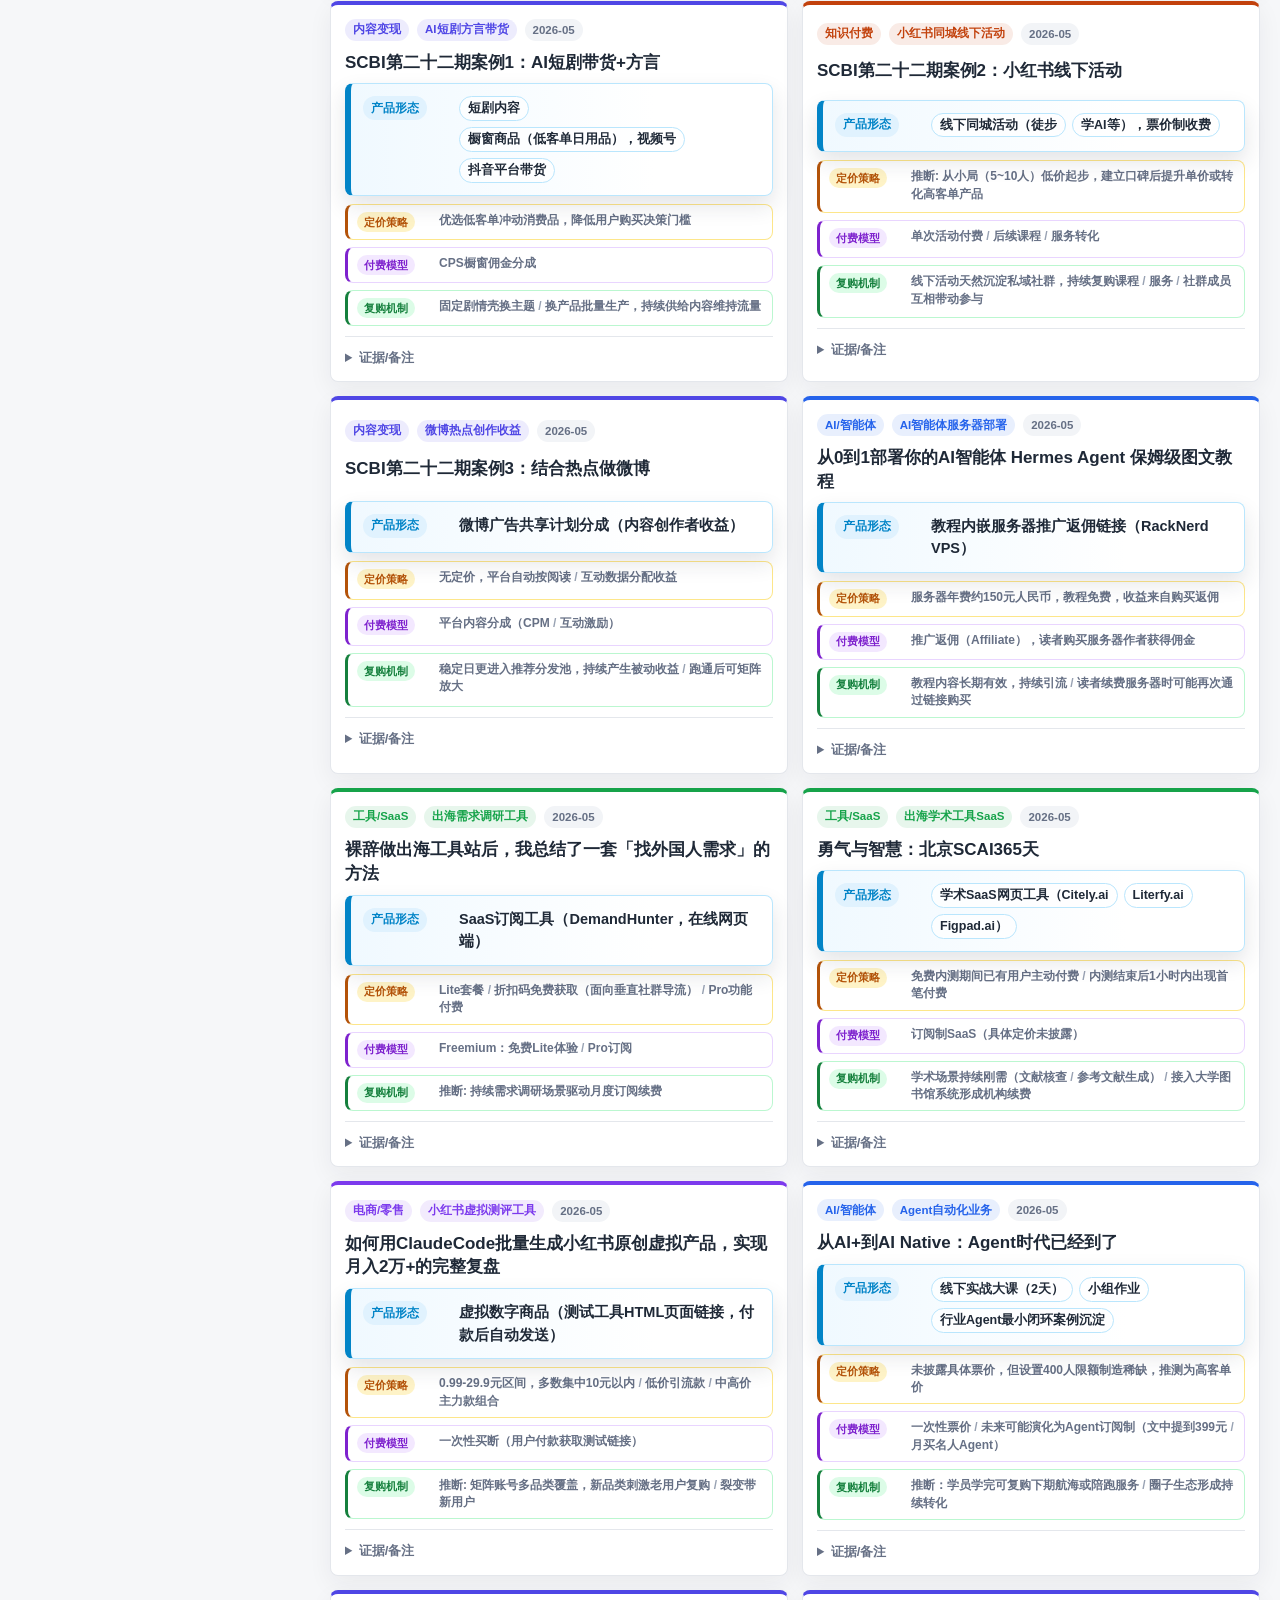
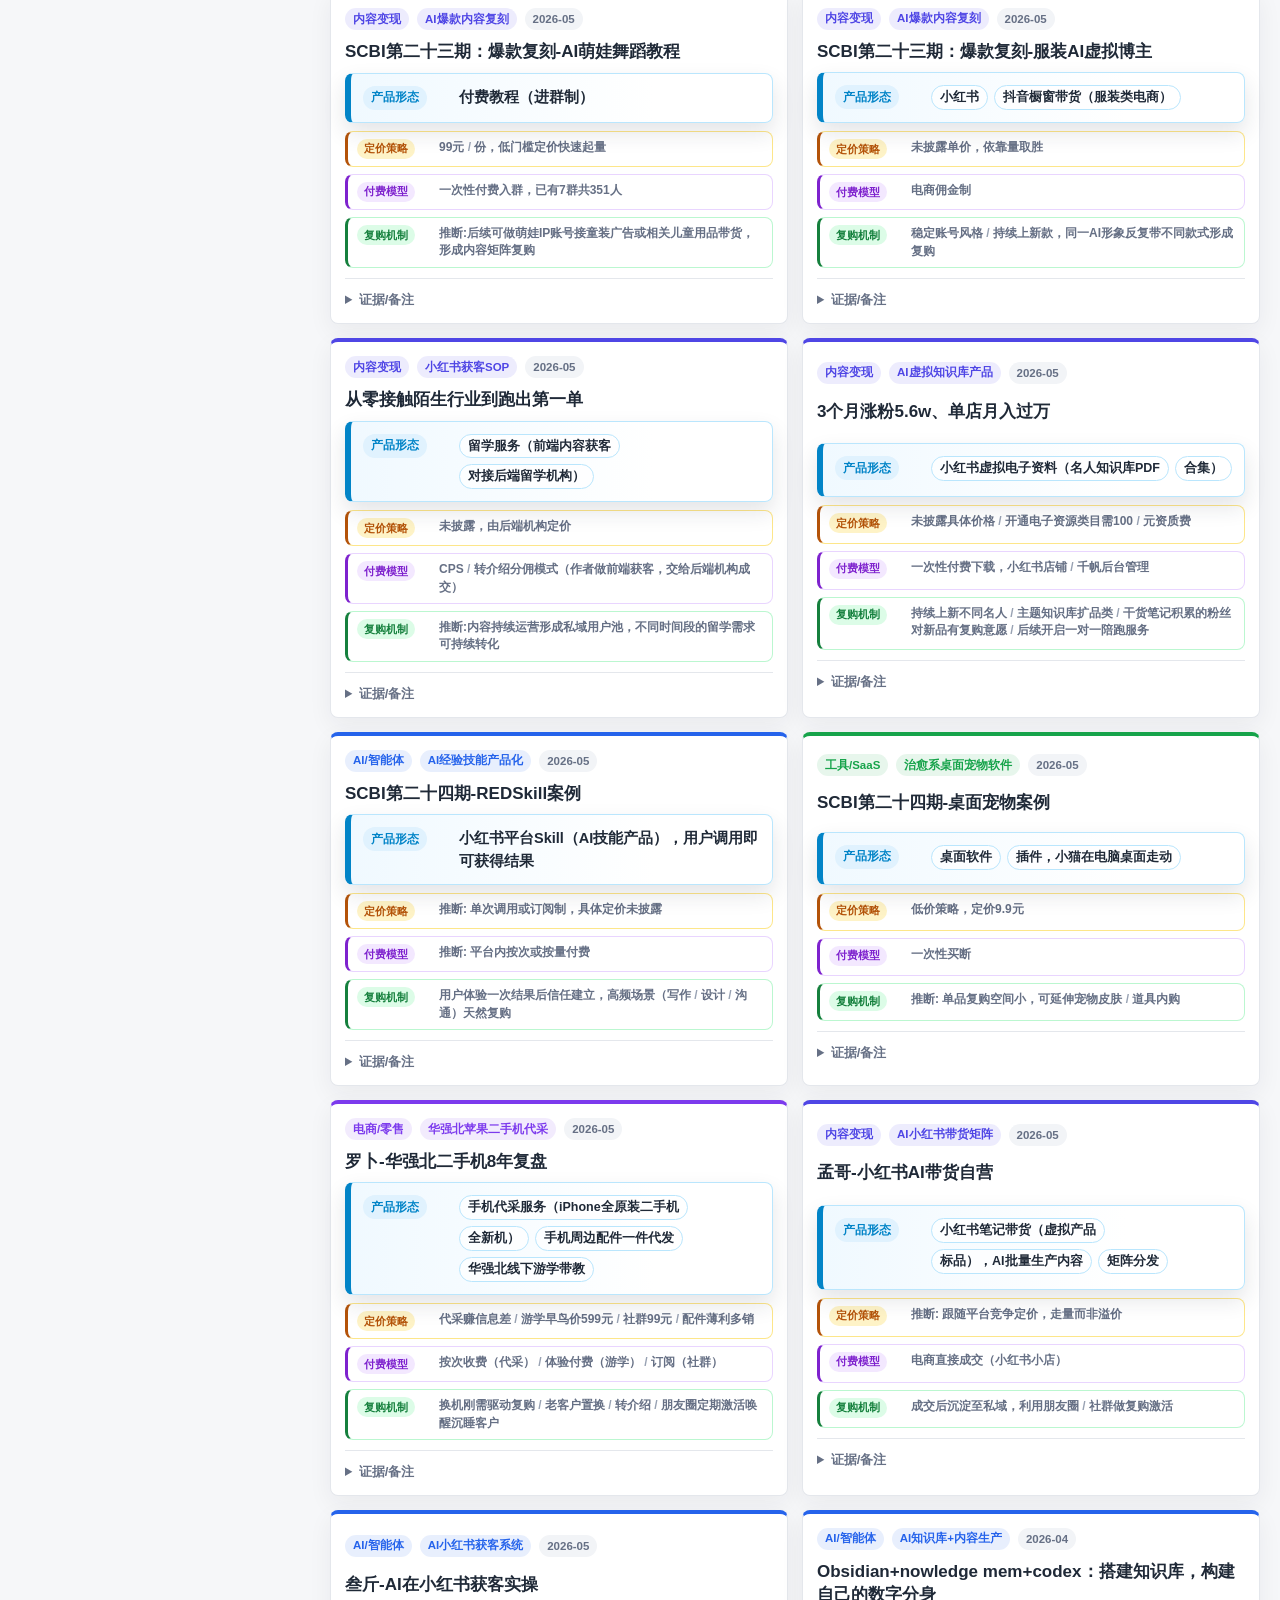
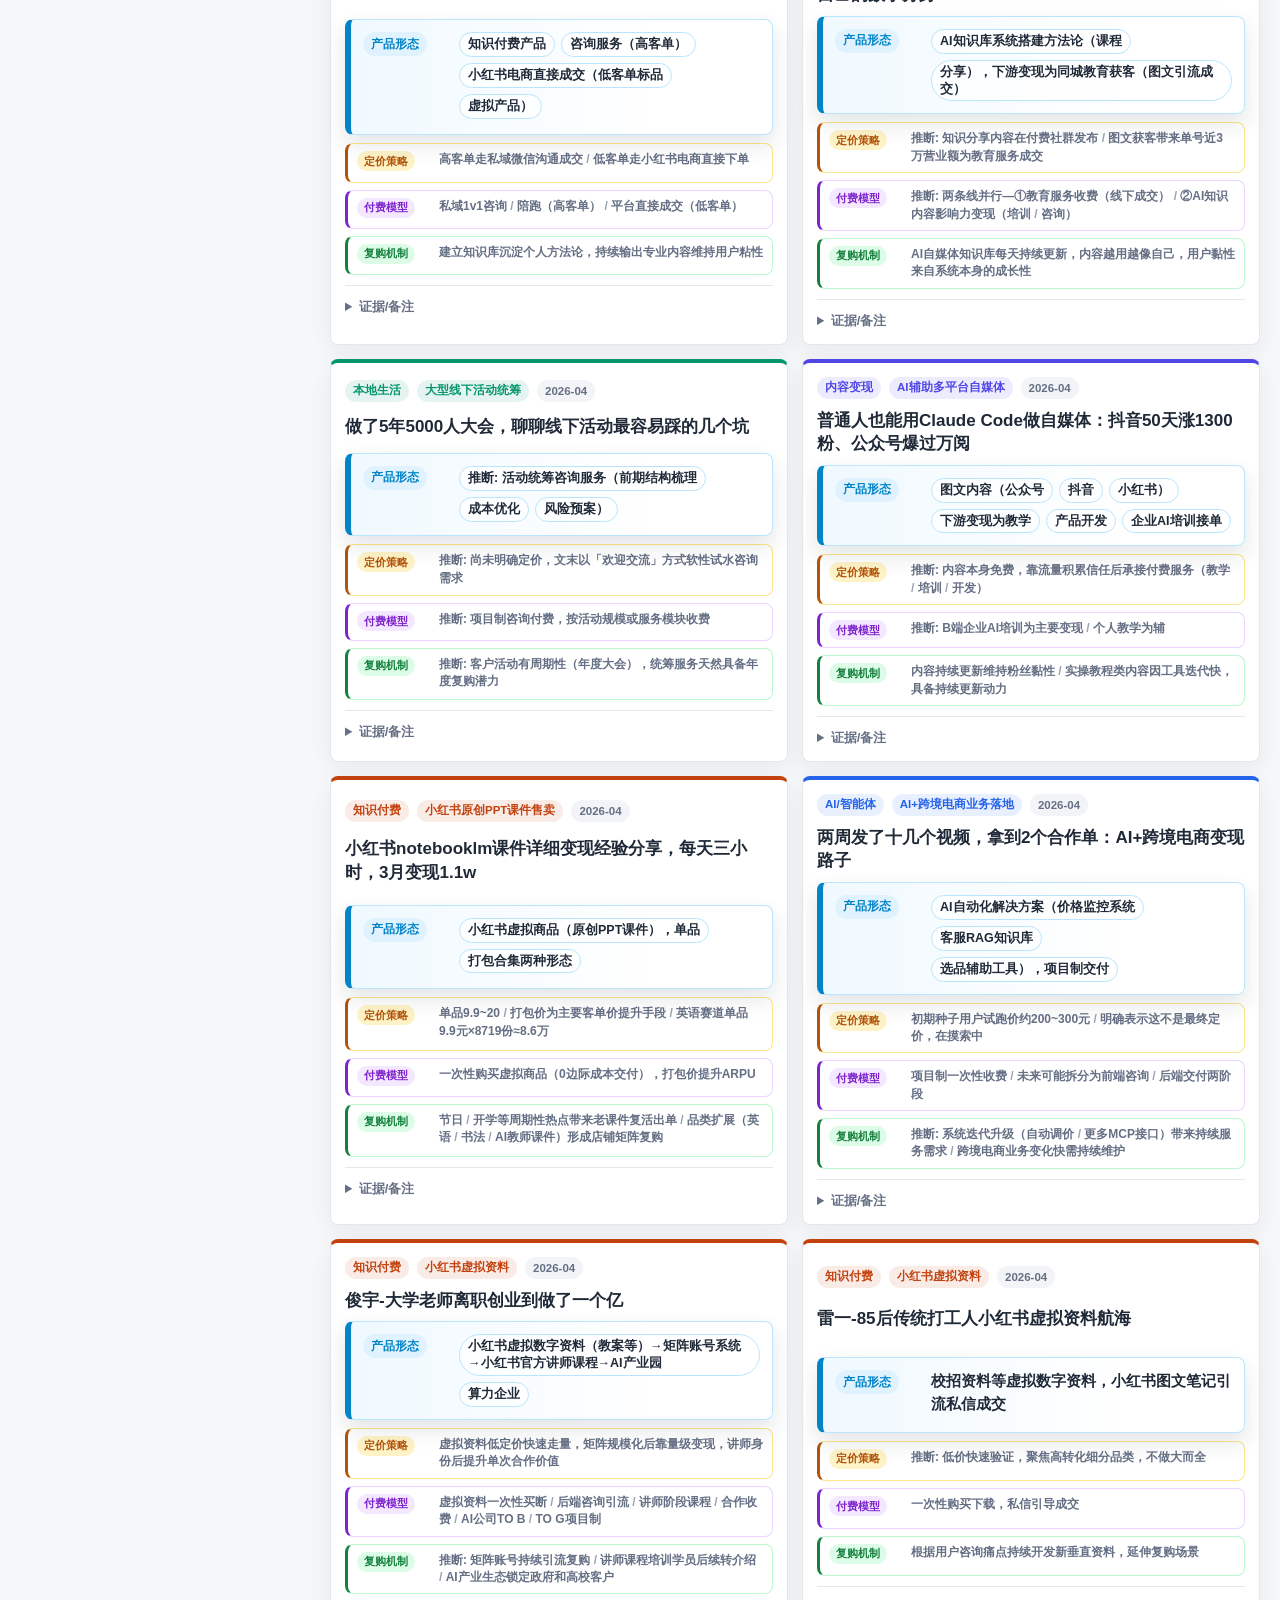
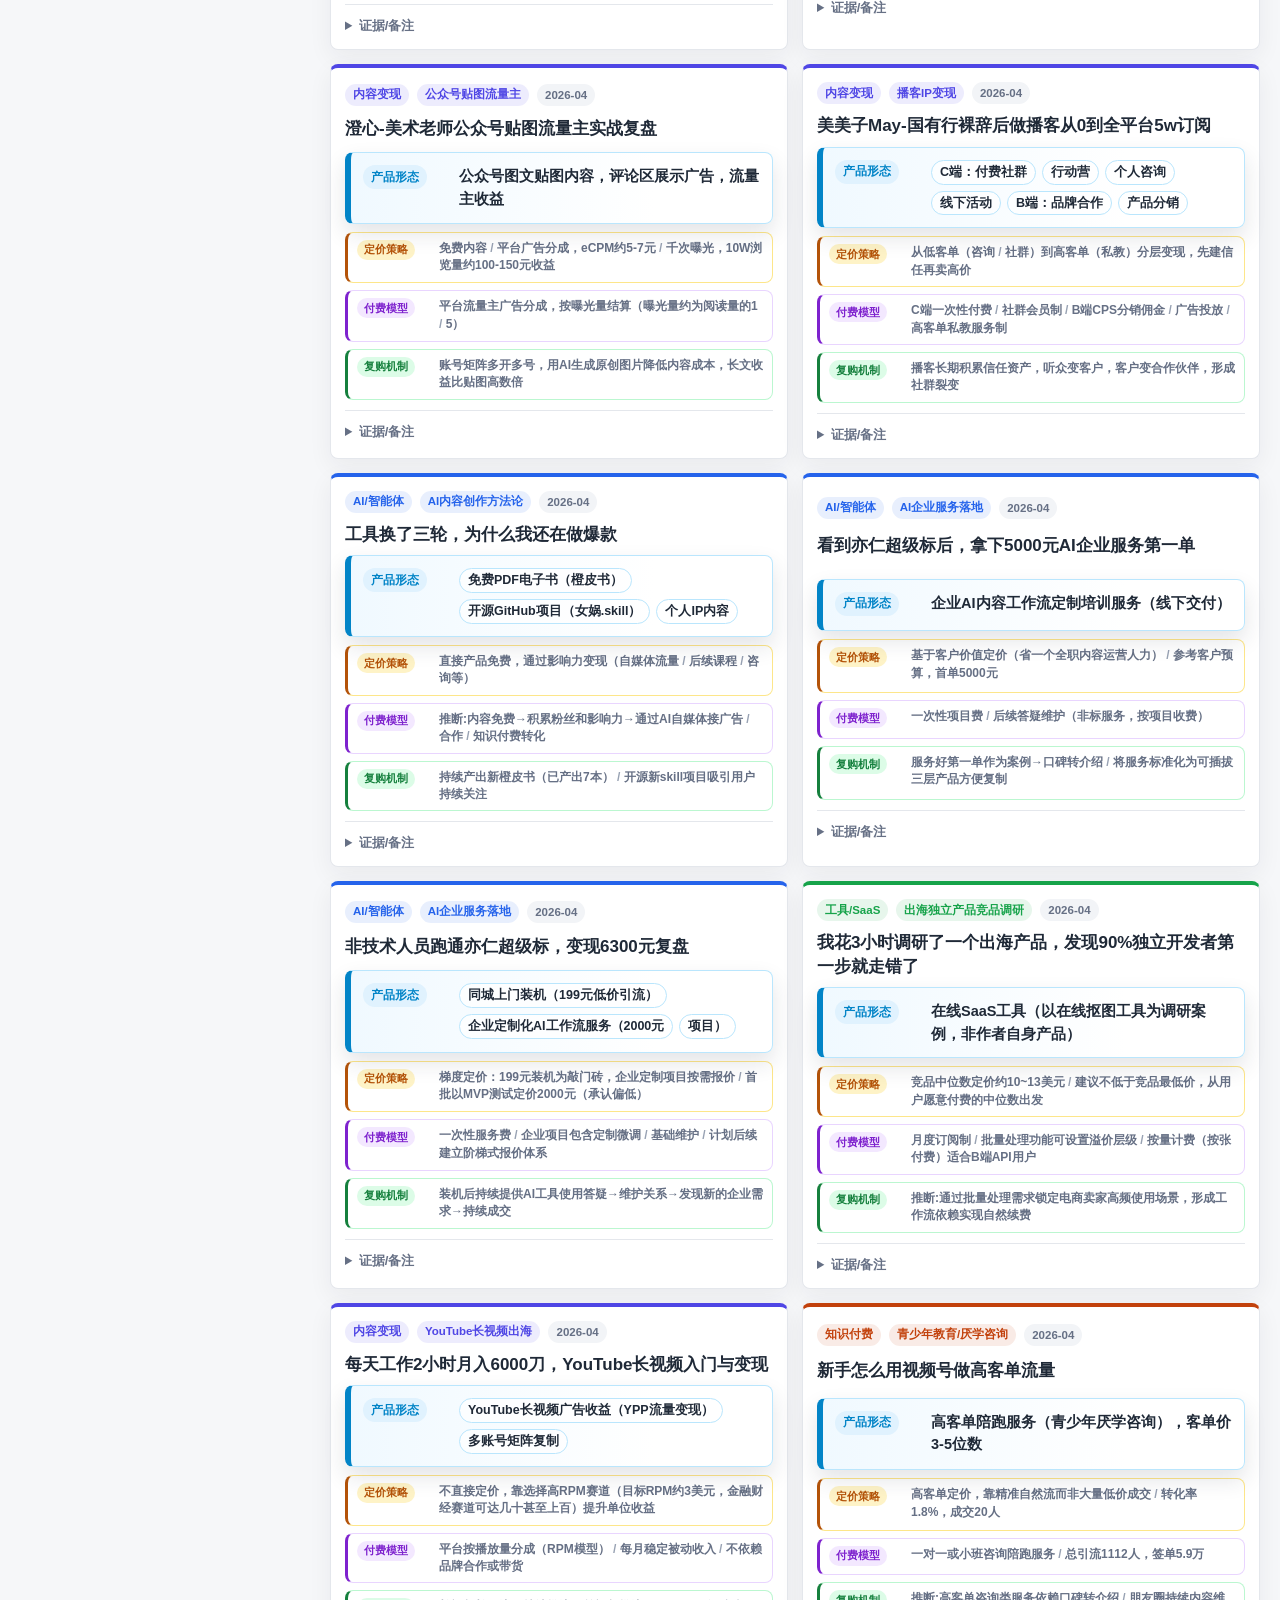
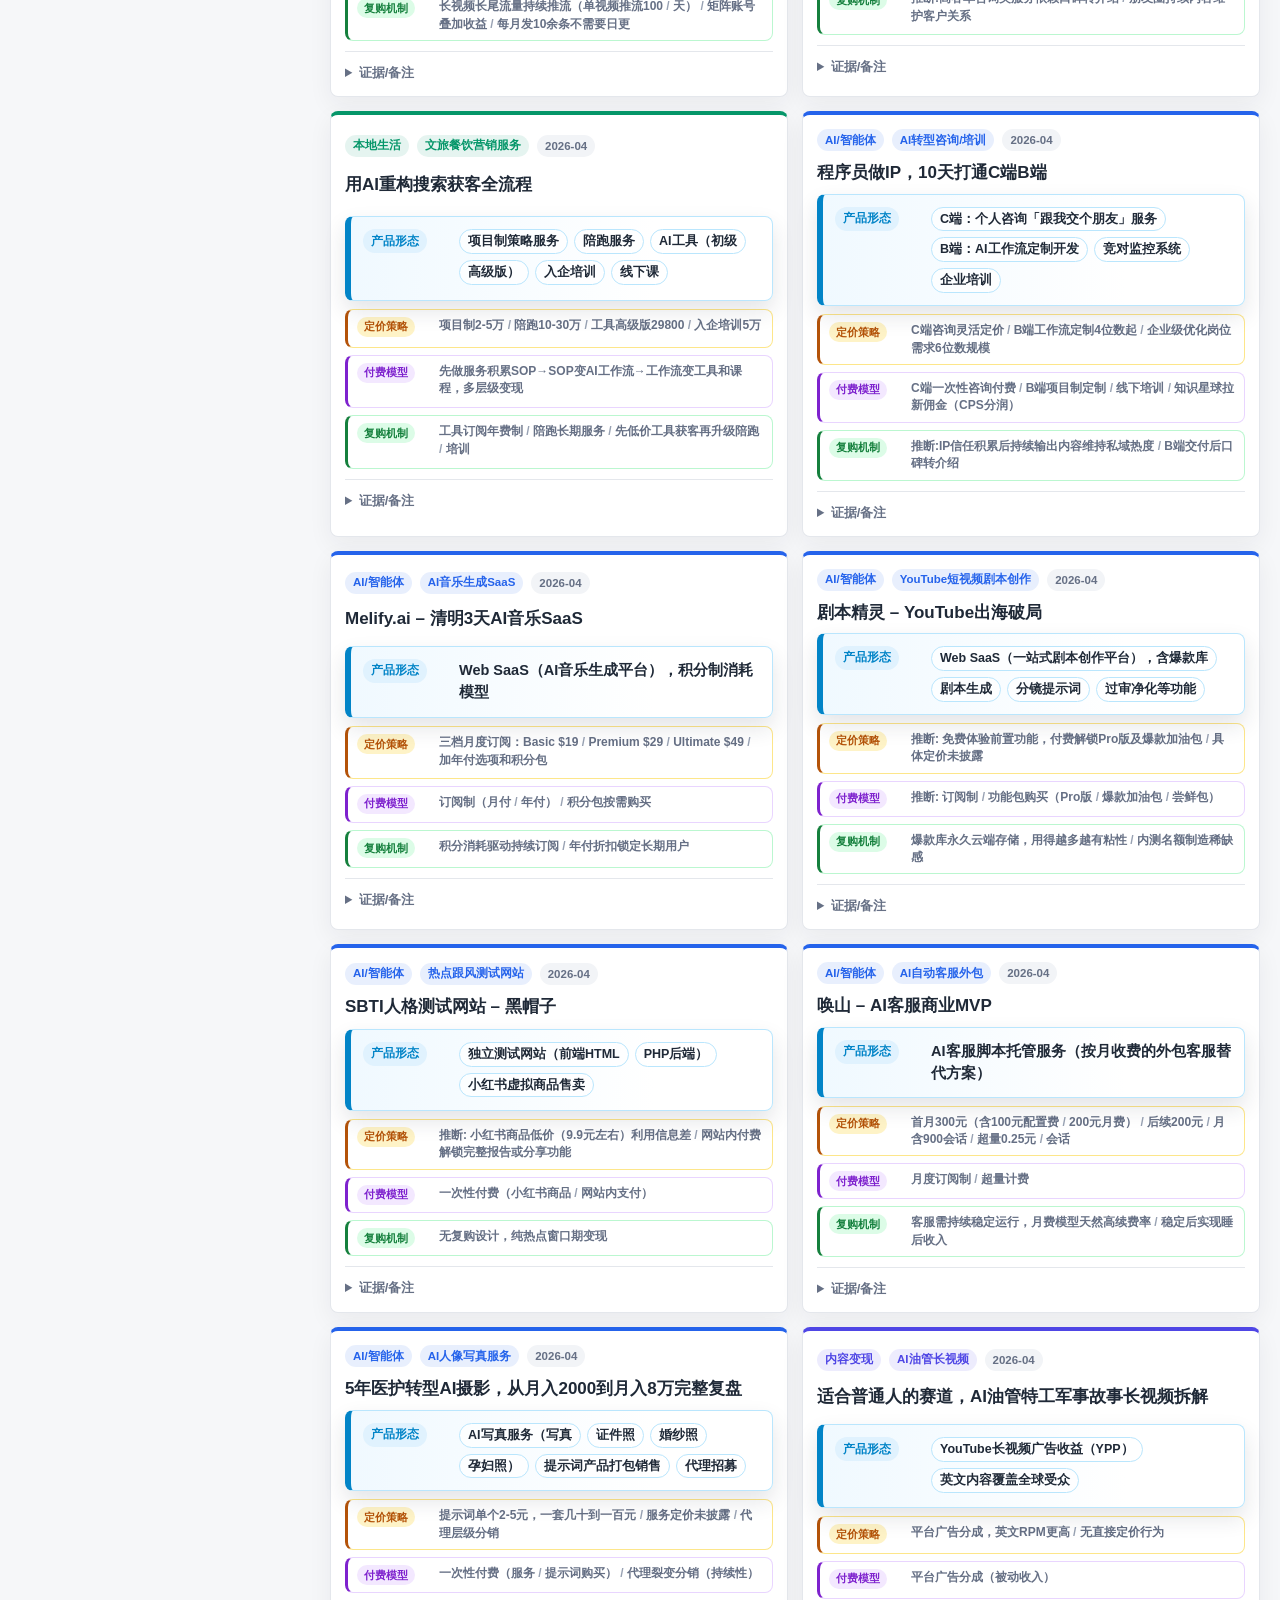
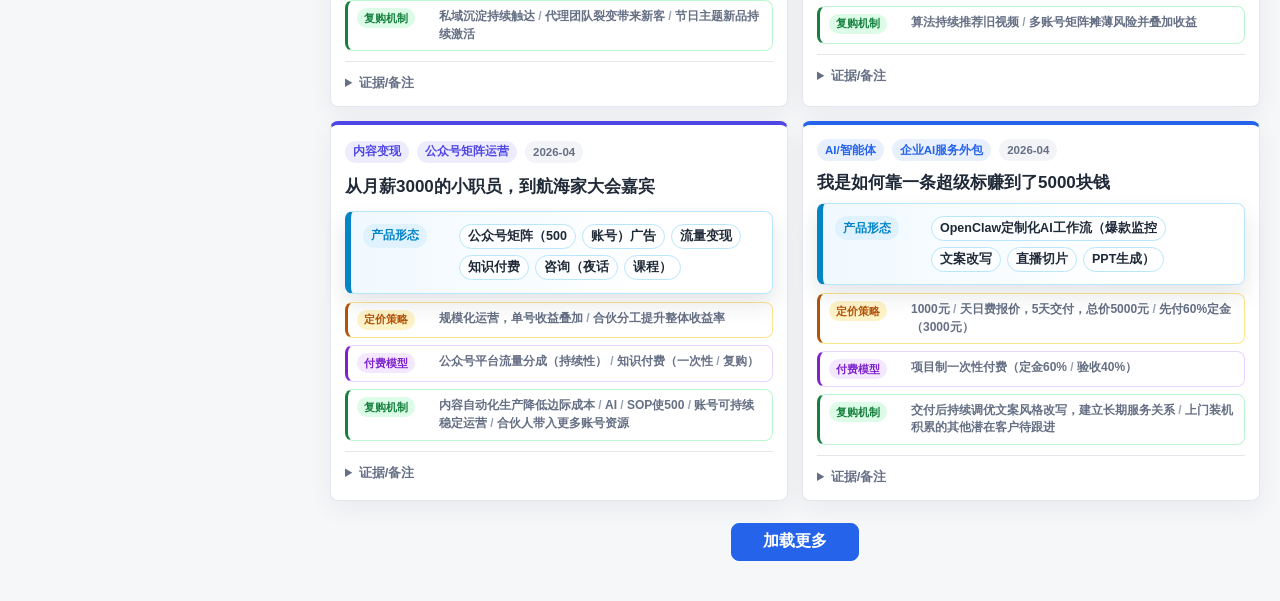
==== commit 75371a9f: "Add grouped and merged view toggle" ====
--- a/index.html
+++ b/index.html
@@ -4,10 +4,10 @@
     <meta charset="utf-8" />
     <meta name="viewport" content="width=device-width, initial-scale=1" />
     <title>变现库可视化</title>
-    <link rel="stylesheet" href="styles.css" />
+    <link rel="stylesheet" href="styles.css?v=20260706-viewmode" />
     <script src="data-20260704-130112.js" defer></script>
     <script src="loader.js" defer></script>
-    <script src="app.js" defer></script>
+    <script src="app.js?v=20260706-viewmode" defer></script>
   </head>
   <body>
     <div class="app-shell">
@@ -15,6 +15,13 @@
         <div class="brand">
           <p class="eyebrow">Visualization</p>
           <h1>变现库</h1>
+        </div>
+        <div class="view-switch" aria-label="视图模式">
+          <span>视图</span>
+          <button id="viewModeToggle" class="view-mode-toggle" type="button" aria-pressed="false">
+            <b data-mode-label>分组模式</b>
+            <small>切换合并</small>
+          </button>
         </div>
         <div class="summary" aria-live="polite">
           <span id="totalCount">0</span>
--- a/styles.css
+++ b/styles.css
@@ -12,6 +12,64 @@
   --radius: 8px;
 }
 
+.view-switch {
+  display: grid;
+  gap: 6px;
+  min-width: 136px;
+  margin-left: auto;
+}
+
+.view-switch > span {
+  color: var(--muted);
+  font-size: 12px;
+  font-weight: 700;
+}
+
+.view-mode-toggle {
+  display: grid;
+  gap: 2px;
+  min-height: 48px;
+  border: 1px solid var(--line);
+  border-radius: var(--radius);
+  padding: 7px 12px;
+  background: var(--panel);
+  color: var(--text);
+  box-shadow: var(--shadow);
+  text-align: left;
+}
+
+.view-mode-toggle b {
+  font-size: 14px;
+}
+
+.view-mode-toggle small {
+  color: var(--muted);
+  font-size: 11px;
+}
+
+.view-mode-toggle[aria-pressed="true"] {
+  border-color: var(--accent);
+  background: var(--accent-soft);
+}
+
+.merged-summary {
+  margin: 0;
+  border: 1px solid var(--line);
+  border-left: 6px solid var(--category-color, var(--accent));
+  border-radius: var(--radius);
+  padding: 14px;
+  background: linear-gradient(180deg, var(--accent-soft), var(--panel));
+  color: var(--text);
+  font-size: 15px;
+  font-weight: 750;
+  line-height: 1.8;
+  overflow-wrap: anywhere;
+}
+
+.case-card.merged-view {
+  gap: 13px;
+}
+
 * {
   box-sizing: border-box;
 }
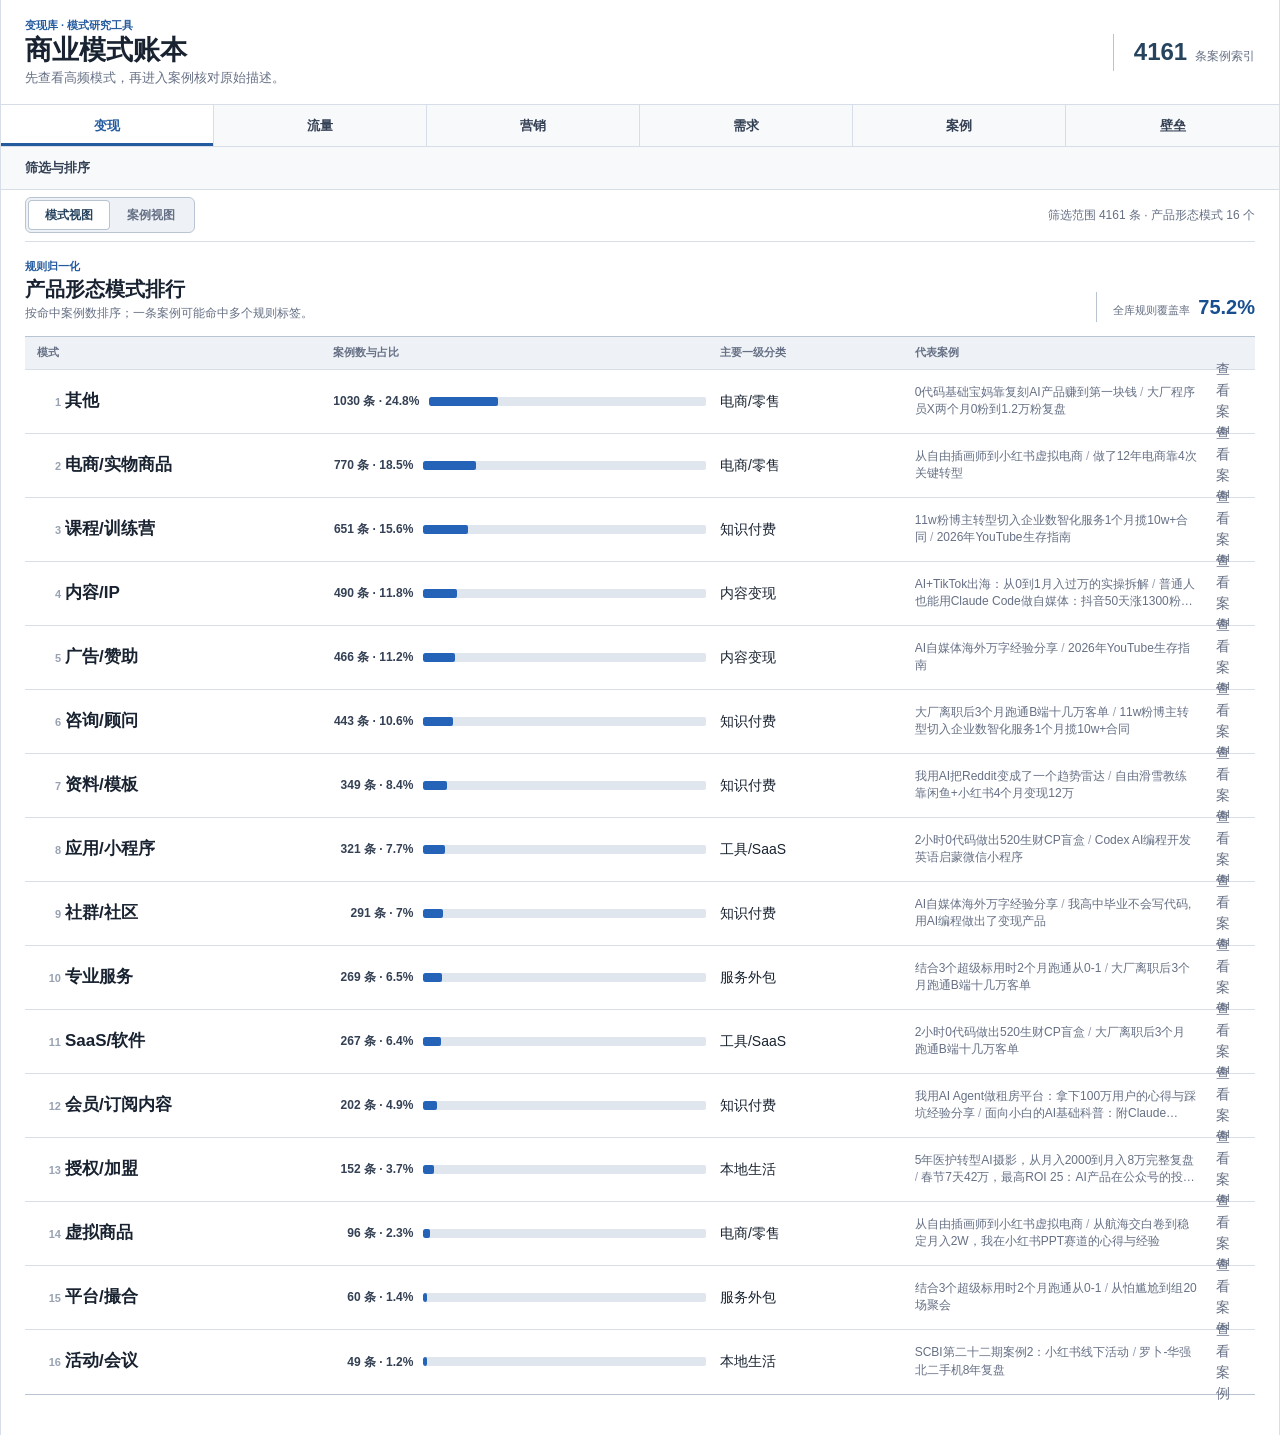
==== commit da14e719: "Redesign monetization library as pattern ledger" ====
--- a/index.html
+++ b/index.html
@@ -3,99 +3,143 @@
   <head>
     <meta charset="utf-8" />
     <meta name="viewport" content="width=device-width, initial-scale=1" />
-    <title>变现库可视化</title>
-    <link rel="stylesheet" href="styles.css?v=20260706-viewmode" />
-    <script src="data-20260704-130112.js" defer></script>
-    <script src="loader.js" defer></script>
-    <script src="app.js?v=20260706-viewmode" defer></script>
+    <meta name="color-scheme" content="light" />
+    <link rel="icon" href="data:," />
+    <title>商业模式账本 · 变现库</title>
+    <link rel="stylesheet" href="styles.css?v=20260713-pattern-ledger" />
+    <script src="monetization-patterns.js?v=20260713" defer></script>
+    <script src="app.js?v=20260713-pattern-ledger" defer></script>
   </head>
-  <body>
+  <body data-focus-theme="product">
+    <a class="skip-link" href="#mainContent">跳到主要内容</a>
+
     <div class="app-shell">
-      <header class="topbar">
-        <div class="brand">
-          <p class="eyebrow">Visualization</p>
-          <h1>变现库</h1>
+      <header class="site-header">
+        <div class="brand-block">
+          <p class="brand-label">变现库 · 模式研究工具</p>
+          <h1>商业模式账本</h1>
+          <p>先查看高频模式，再进入案例核对原始描述。</p>
         </div>
-        <div class="view-switch" aria-label="视图模式">
-          <span>视图</span>
-          <button id="viewModeToggle" class="view-mode-toggle" type="button" aria-pressed="false">
-            <b data-mode-label>分组模式</b>
-            <small>切换合并</small>
-          </button>
-        </div>
-        <div class="summary" aria-live="polite">
-          <span id="totalCount">0</span>
-          <span>条案例</span>
+        <div class="record-total" aria-live="polite">
+          <strong id="totalCount">0</strong>
+          <span>条案例索引</span>
         </div>
       </header>
 
-      <section class="toolbar" aria-label="筛选工具">
-        <label class="search-box">
-          <span>搜索</span>
-          <input id="searchInput" type="search" placeholder="案例、产品、定价、付费模型..." autocomplete="off" />
-        </label>
+      <nav class="library-nav" aria-label="六库导航">
+        <a class="active" href="index.html" aria-current="page">变现</a>
+        <a href="traffic-index.html">流量</a>
+        <a href="marketing-index.html">营销</a>
+        <a href="demand/index.html">需求</a>
+        <a href="case/index.html">案例</a>
+        <a href="barrier/index.html">壁垒</a>
+      </nav>
 
-        <label>
-          <span>大分类</span>
-          <select id="categoryFilter"></select>
-        </label>
+      <details id="filterPanel" class="filter-panel">
+        <summary>筛选与排序</summary>
+        <div class="filter-grid">
+          <label class="search-field">
+            <span>搜索</span>
+            <input id="searchInput" type="search" placeholder="案例、分类或规范标签" autocomplete="off" />
+          </label>
 
-        <label>
-          <span>细分赛道</span>
-          <select id="subcategoryFilter"></select>
-        </label>
+          <label>
+            <span>一级分类</span>
+            <select id="categoryFilter" aria-label="一级分类"></select>
+          </label>
 
-        <label>
-          <span>排序</span>
-          <select id="sortSelect">
-            <option value="desc">最新在前</option>
-            <option value="asc">最旧在前</option>
-          </select>
-        </label>
+          <label>
+            <span>细分类别</span>
+            <select id="subcategoryFilter" aria-label="细分类别" disabled>
+              <option value="">请先选择一级分类</option>
+            </select>
+          </label>
 
-        <div class="focus-panel" aria-label="字段聚焦">
-          <span>聚焦字段</span>
-          <div id="focusControl" class="segment-control" role="group" aria-label="字段聚焦">
-            <button type="button" data-focus-field="">全部</button>
-            <button class="active field-product-control" type="button" data-focus-field="产品形态">产品形态</button>
-            <button class="field-price-control" type="button" data-focus-field="定价策略">定价策略</button>
-            <button class="field-model-control" type="button" data-focus-field="付费模型">付费模型</button>
-            <button class="field-repeat-control" type="button" data-focus-field="复购机制">复购机制</button>
+          <label>
+            <span>日期排序</span>
+            <select id="sortSelect" aria-label="日期排序">
+              <option value="desc">最新在前</option>
+              <option value="asc">最旧在前</option>
+            </select>
+          </label>
+
+          <fieldset class="focus-fieldset">
+            <legend>重点显示字段</legend>
+            <div id="focusControl" class="focus-control">
+              <button class="active field-product-control" type="button" data-focus-field="产品形态" aria-pressed="true">产品形态</button>
+              <button class="field-price-control" type="button" data-focus-field="定价策略" aria-pressed="false">定价策略</button>
+              <button class="field-model-control" type="button" data-focus-field="付费模型" aria-pressed="false">付费模型</button>
+              <button class="field-repeat-control" type="button" data-focus-field="复购机制" aria-pressed="false">复购机制</button>
+            </div>
+          </fieldset>
+
+          <button id="resetFilters" class="secondary-button reset-button" type="button">清空筛选</button>
+        </div>
+      </details>
+
+      <main id="mainContent" class="main-content">
+        <div class="workbench-bar">
+          <div id="viewControl" class="view-control" role="group" aria-label="视图切换">
+            <button class="active" type="button" data-view="patterns" aria-pressed="true">模式视图</button>
+            <button type="button" data-view="cases" aria-pressed="false">案例视图</button>
           </div>
+          <p id="resultInfo" class="result-info" aria-live="polite">正在加载轻量模式索引...</p>
         </div>
-      </section>
 
-      <div class="content-layout">
-        <aside class="sidebar" aria-label="分类导航">
-          <div class="sidebar-head">
-            <h2>分类导航</h2>
-            <button id="clearFilters" class="ghost-button" type="button">全部</button>
+        <section id="loadingState" class="state-panel" aria-live="polite">
+          <strong>正在加载模式索引</strong>
+          <span>首屏不会读取完整案例详情。</span>
+        </section>
+
+        <section id="patternView" class="pattern-view" aria-labelledby="patternHeading" hidden>
+          <header class="section-heading">
+            <div>
+              <p class="section-label">规则归一化</p>
+              <h2 id="patternHeading"><span id="focusFieldName">产品形态</span>模式排行</h2>
+              <p>按命中案例数排序；一条案例可能命中多个规则标签。</p>
+            </div>
+            <div class="coverage-block">
+              <span>全库规则覆盖率</span>
+              <strong id="coverageValue">0%</strong>
+            </div>
+          </header>
+
+          <div class="pattern-table-head" aria-hidden="true">
+            <span>模式</span>
+            <span>案例数与占比</span>
+            <span>主要一级分类</span>
+            <span>代表案例</span>
+            <span></span>
           </div>
-          <nav id="categoryTree" class="category-tree"></nav>
-        </aside>
+          <ol id="patternList" class="pattern-list" aria-live="polite"></ol>
+        </section>
 
-        <main class="main-content">
-          <div class="result-bar">
-            <p id="resultInfo">正在加载...</p>
+        <section id="caseView" class="case-view" aria-labelledby="caseHeading" hidden>
+          <header class="case-view-head">
+            <div>
+              <p class="section-label">案例下钻</p>
+              <h2 id="caseHeading">案例视图</h2>
+              <p id="activePatternText">当前显示筛选范围内的全部案例。</p>
+            </div>
+            <button id="backToPatterns" class="secondary-button" type="button">回到全部模式</button>
+          </header>
+
+          <div id="cardGrid" class="case-grid" aria-live="polite"></div>
+          <div class="load-more-wrap">
+            <button id="loadMoreButton" class="primary-button" type="button" hidden>显示更多</button>
           </div>
+        </section>
 
-          <section id="cardGrid" class="card-grid" aria-live="polite"></section>
+        <section id="emptyState" class="state-panel" hidden>
+          <strong>没有匹配结果</strong>
+          <span>调整搜索词或清空筛选后再看。</span>
+        </section>
 
-          <div id="emptyState" class="empty-state" hidden>
-            <h2>没有匹配结果</h2>
-            <p>换一个关键词或清空筛选后再看。</p>
-          </div>
-
-          <div id="errorState" class="empty-state error-state" hidden>
-            <h2>数据加载失败</h2>
-            <p id="errorMessage"></p>
-          </div>
-
-          <div class="load-more-wrap">
-            <button id="loadMoreButton" class="primary-button" type="button" hidden>加载更多</button>
-          </div>
-        </main>
-      </div>
+        <section id="errorState" class="state-panel error-state" hidden>
+          <strong>模式索引加载失败</strong>
+          <span id="errorMessage">请重新运行构建脚本后刷新页面。</span>
+        </section>
+      </main>
     </div>
 
     <noscript>这个页面需要启用 JavaScript。</noscript>
--- a/styles.css
+++ b/styles.css
@@ -1,339 +1,1415 @@
 :root {
-  --bg: #f6f7f9;
-  --panel: #ffffff;
-  --panel-soft: #f9fafb;
-  --text: #1f2937;
+  color-scheme: light;
+  --canvas: #edf1f5;
+  --surface: #ffffff;
+  --surface-subtle: #f7f9fb;
+  --surface-muted: #eef2f6;
+  --ink: #182230;
+  --ink-soft: #344054;
   --muted: #667085;
-  --line: #e4e7ec;
-  --accent: #2563eb;
-  --accent-soft: #eff6ff;
+  --muted-light: #98a2b3;
+  --line: #d7dee7;
+  --line-strong: #b8c4d2;
+  --navy: #27445f;
+  --navy-hover: #1f3850;
+  --link: #245b9f;
+  --focus-ring: #78aee8;
   --danger: #b42318;
-  --shadow: 0 10px 30px rgba(31, 41, 55, 0.08);
-  --radius: 8px;
-}
-
-.view-switch {
-  display: grid;
-  gap: 6px;
-  min-width: 136px;
-  margin-left: auto;
-}
-
-.view-switch > span {
-  color: var(--muted);
-  font-size: 12px;
-  font-weight: 700;
-}
-
-.view-mode-toggle {
-  display: grid;
-  gap: 2px;
-  min-height: 48px;
-  border: 1px solid var(--line);
-  border-radius: var(--radius);
-  padding: 7px 12px;
-  background: var(--panel);
-  color: var(--text);
-  box-shadow: var(--shadow);
-  text-align: left;
-}
-
-.view-mode-toggle b {
+  --danger-soft: #fff1f0;
+  --danger-line: #f5b7b1;
+
+  --product: #2563b8;
+  --product-ink: #174f91;
+  --product-soft: #edf4fc;
+  --product-line: #b9d2ee;
+  --price: #b26a00;
+  --price-ink: #875000;
+  --price-soft: #fff7e8;
+  --price-line: #ebcd91;
+  --model: #7650a7;
+  --model-ink: #5e3b8c;
+  --model-soft: #f6f0fb;
+  --model-line: #d8c5eb;
+  --repeat: #27764d;
+  --repeat-ink: #1d5c3b;
+  --repeat-soft: #eef8f2;
+  --repeat-line: #b9dbc8;
+
+  --focus-color: var(--product);
+  --focus-ink: var(--product-ink);
+  --focus-soft: var(--product-soft);
+  --focus-line: var(--product-line);
+  --radius: 6px;
+  --pattern-columns: minmax(190px, 1.25fr) minmax(210px, 1.65fr) minmax(120px, 0.8fr) minmax(180px, 1.25fr) 32px;
+}
+
+body[data-focus-theme="product"],
+body[data-focus-theme="产品形态"] {
+  --focus-color: var(--product);
+  --focus-ink: var(--product-ink);
+  --focus-soft: var(--product-soft);
+  --focus-line: var(--product-line);
+}
+
+body[data-focus-theme="price"],
+body[data-focus-theme="pricing"],
+body[data-focus-theme="定价策略"] {
+  --focus-color: var(--price);
+  --focus-ink: var(--price-ink);
+  --focus-soft: var(--price-soft);
+  --focus-line: var(--price-line);
+}
+
+body[data-focus-theme="model"],
+body[data-focus-theme="payment"],
+body[data-focus-theme="付费模型"] {
+  --focus-color: var(--model);
+  --focus-ink: var(--model-ink);
+  --focus-soft: var(--model-soft);
+  --focus-line: var(--model-line);
+}
+
+body[data-focus-theme="repeat"],
+body[data-focus-theme="复购机制"] {
+  --focus-color: var(--repeat);
+  --focus-ink: var(--repeat-ink);
+  --focus-soft: var(--repeat-soft);
+  --focus-line: var(--repeat-line);
+}
+
+*,
+*::before,
+*::after {
+  box-sizing: border-box;
+}
+
+html {
+  min-width: 0;
+  background: var(--canvas);
+  scroll-behavior: smooth;
+}
+
+body {
+  min-width: 0;
+  min-height: 100vh;
+  margin: 0;
+  overflow-x: hidden;
+  background: var(--canvas);
+  color: var(--ink);
+  font-family: -apple-system, BlinkMacSystemFont, "Segoe UI", "Microsoft YaHei", "PingFang SC", sans-serif;
   font-size: 14px;
-}
-
-.view-mode-toggle small {
-  color: var(--muted);
-  font-size: 11px;
-}
-
-.view-mode-toggle[aria-pressed="true"] {
-  border-color: var(--accent);
-  background: var(--accent-soft);
-}
-
-.merged-summary {
-  margin: 0;
-  border: 1px solid var(--line);
-  border-left: 6px solid var(--category-color, var(--accent));
-  border-radius: var(--radius);
-  padding: 14px;
-  background: linear-gradient(180deg, var(--accent-soft), var(--panel));
-  color: var(--text);
-  font-size: 15px;
-  font-weight: 750;
-  line-height: 1.8;
-  overflow-wrap: anywhere;
-}
-
-.case-card.merged-view {
-  gap: 13px;
-}
-
-* {
-  box-sizing: border-box;
-}
-
-body {
-  margin: 0;
-  min-height: 100vh;
-  background: var(--bg);
-  color: var(--text);
-  font-family: -apple-system, BlinkMacSystemFont, "Segoe UI", "Microsoft YaHei", sans-serif;
+  line-height: 1.5;
   letter-spacing: 0;
 }
 
 button,
 input,
-select {
+select,
+summary {
   font: inherit;
+  letter-spacing: 0;
+}
+
+button,
+summary {
+  cursor: pointer;
 }
 
 button {
-  cursor: pointer;
+  min-width: 0;
+}
+
+a {
+  color: var(--link);
+  text-decoration-thickness: 1px;
+  text-underline-offset: 3px;
+}
+
+img,
+svg {
+  max-width: 100%;
+}
+
+p,
+h1,
+h2,
+h3,
+ol,
+ul,
+dl,
+dd,
+fieldset {
+  margin-top: 0;
+}
+
+[hidden] {
+  display: none !important;
+}
+
+:where(a, button, input, select, summary, [tabindex]):focus-visible {
+  outline: 3px solid var(--focus-ring);
+  outline-offset: 2px;
+}
+
+:where(button, input, select):disabled,
+:where(button, input, select)[aria-disabled="true"] {
+  cursor: not-allowed;
+  opacity: 0.48;
+}
+
+::selection {
+  background: #cfe1f5;
+  color: var(--ink);
+}
+
+.skip-link {
+  position: fixed;
+  z-index: 100;
+  top: 8px;
+  left: 8px;
+  transform: translateY(-140%);
+  padding: 8px 12px;
+  border: 1px solid var(--navy);
+  border-radius: 4px;
+  background: var(--surface);
+  color: var(--navy);
+  font-weight: 700;
+}
+
+.skip-link:focus-visible {
+  transform: translateY(0);
 }
 
 .app-shell {
-  width: min(1480px, calc(100% - 40px));
+  width: min(1380px, 100%);
+  min-height: 100vh;
   margin: 0 auto;
-  padding: 28px 0 40px;
-}
-
-.topbar {
+  border-right: 1px solid var(--line);
+  border-left: 1px solid var(--line);
+  background: var(--surface);
+}
+
+.site-header {
   display: flex;
-  align-items: flex-end;
+  min-width: 0;
+  align-items: center;
   justify-content: space-between;
-  gap: 20px;
-  margin-bottom: 18px;
-}
-
-.brand h1 {
+  gap: 24px;
+  min-height: 94px;
+  padding: 18px 24px 16px;
+  border-bottom: 1px solid var(--line);
+  background: var(--surface);
+}
+
+.brand-block {
+  min-width: 0;
+}
+
+.brand-block h1 {
+  margin: 1px 0 2px;
+  color: var(--ink);
+  font-size: 27px;
+  font-weight: 760;
+  line-height: 1.2;
+  letter-spacing: 0;
+}
+
+.brand-block > p:last-child {
   margin: 0;
-  font-size: clamp(28px, 4vw, 46px);
-  line-height: 1;
-  font-weight: 800;
-}
-
-.eyebrow {
-  margin: 0 0 8px;
-  color: var(--muted);
-  font-size: 12px;
+  color: var(--muted);
+  font-size: 13px;
+}
+
+.brand-label,
+.section-label {
+  margin: 0;
+  color: var(--link);
+  font-size: 11px;
   font-weight: 700;
-  letter-spacing: 0.08em;
-  text-transform: uppercase;
-}
-
-.summary {
-  display: inline-flex;
+  line-height: 1.35;
+  letter-spacing: 0;
+}
+
+.record-total {
+  display: grid;
+  flex: 0 0 auto;
+  grid-template-columns: auto auto;
   align-items: baseline;
   gap: 6px;
-  min-width: 128px;
+  min-width: 142px;
+  padding: 6px 0 6px 18px;
+  border-left: 1px solid var(--line-strong);
+  color: var(--muted);
+  text-align: right;
+}
+
+.record-total strong {
+  color: var(--navy);
+  font-size: 24px;
+  font-variant-numeric: tabular-nums;
+  line-height: 1;
+}
+
+.record-total span {
+  font-size: 12px;
+}
+
+.library-nav {
+  display: grid;
+  grid-template-columns: repeat(6, minmax(72px, 1fr));
+  min-width: 0;
+  min-height: 42px;
+  border-bottom: 1px solid var(--line);
+  background: var(--surface-subtle);
+}
+
+.library-nav a {
+  display: flex;
+  min-width: 0;
+  align-items: center;
   justify-content: center;
-  padding: 12px 16px;
-  border: 1px solid var(--line);
-  border-radius: var(--radius);
-  background: var(--panel);
-  box-shadow: var(--shadow);
-  color: var(--muted);
-}
-
-.summary span:first-child {
-  color: var(--text);
-  font-size: 24px;
-  font-weight: 800;
-}
-
-.toolbar {
-  display: grid;
-  grid-template-columns: minmax(220px, 1.4fr) minmax(150px, 0.72fr) minmax(170px, 0.82fr) minmax(130px, 0.52fr) minmax(360px, 1.25fr);
-  gap: 12px;
-  margin-bottom: 18px;
-  padding: 14px;
-  border: 1px solid var(--line);
-  border-radius: var(--radius);
-  background: var(--panel);
-  box-shadow: var(--shadow);
-}
-
-.toolbar label {
-  display: grid;
-  gap: 7px;
-  min-width: 0;
-}
-
-.toolbar span,
-.focus-panel > span {
-  color: var(--muted);
-  font-size: 12px;
+  padding: 9px 10px 8px;
+  border-right: 1px solid var(--line);
+  color: var(--ink-soft);
+  font-size: 13px;
+  font-weight: 650;
+  text-decoration: none;
+}
+
+.library-nav a:last-child {
+  border-right: 0;
+}
+
+.library-nav a:hover {
+  background: var(--surface-muted);
+  color: var(--ink);
+}
+
+.library-nav a.active,
+.library-nav a[aria-current="page"] {
+  box-shadow: inset 0 -3px 0 var(--link);
+  background: var(--surface);
+  color: var(--link);
+}
+
+.filter-panel {
+  border-bottom: 1px solid var(--line);
+  background: var(--surface-subtle);
+}
+
+.filter-panel > summary {
+  display: flex;
+  min-height: 42px;
+  align-items: center;
+  gap: 8px;
+  padding: 9px 24px;
+  color: var(--ink-soft);
+  font-size: 13px;
   font-weight: 700;
-}
-
-.focus-panel {
-  display: grid;
-  gap: 7px;
-  min-width: 0;
-}
-
-.segment-control {
-  display: grid;
-  grid-template-columns: repeat(5, minmax(0, 1fr));
-  min-height: 42px;
-  padding: 3px;
-  border: 1px solid var(--line);
-  border-radius: var(--radius);
-  background: #fff;
-}
-
-.segment-control button {
-  min-width: 0;
-  border: 0;
-  border-radius: 6px;
-  background: transparent;
-  color: var(--muted);
-  font-size: 12px;
-  font-weight: 800;
-}
-
-.segment-control button:hover,
-.segment-control button.active {
-  background: var(--control-bg, var(--accent-soft));
-  color: var(--control-color, var(--accent));
-}
-
-.field-product-control {
-  --control-bg: #e0f2fe;
-  --control-color: #0369a1;
-}
-
-.field-price-control {
-  --control-bg: #fef3c7;
-  --control-color: #92400e;
-}
-
-.field-model-control {
-  --control-bg: #f3e8ff;
-  --control-color: #6b21a8;
-}
-
-.field-repeat-control {
-  --control-bg: #dcfce7;
-  --control-color: #166534;
+  list-style-position: inside;
+  user-select: none;
+}
+
+.filter-panel > summary:hover {
+  background: var(--surface-muted);
+}
+
+.filter-panel[open] > summary {
+  border-bottom: 1px solid var(--line);
+  background: var(--surface);
+  color: var(--ink);
+}
+
+.filter-panel > summary::marker {
+  color: var(--link);
+}
+
+.filter-grid {
+  display: grid;
+  grid-template-columns: minmax(220px, 1.45fr) minmax(150px, 0.8fr) minmax(160px, 0.9fr) minmax(126px, 0.62fr) minmax(360px, 1.7fr) auto;
+  gap: 10px;
+  align-items: end;
+  padding: 12px 24px 14px;
+}
+
+.filter-grid label,
+.search-field {
+  display: grid;
+  min-width: 0;
+  gap: 5px;
+}
+
+.filter-grid label > span,
+.focus-fieldset legend {
+  color: var(--muted);
+  font-size: 11px;
+  font-weight: 700;
 }
 
 input,
 select {
   width: 100%;
-  min-height: 42px;
+  min-width: 0;
+  min-height: 36px;
+  border: 1px solid var(--line-strong);
+  border-radius: 5px;
+  background: var(--surface);
+  color: var(--ink);
+}
+
+input {
+  padding: 7px 10px;
+}
+
+select {
+  padding: 6px 30px 6px 10px;
+}
+
+input::placeholder {
+  color: var(--muted-light);
+}
+
+input:hover:not(:disabled),
+select:hover:not(:disabled) {
+  border-color: #8fa1b5;
+}
+
+input:focus-visible,
+select:focus-visible {
+  border-color: var(--link);
+}
+
+input[aria-invalid="true"],
+select[aria-invalid="true"] {
+  border-color: var(--danger);
+  background: var(--danger-soft);
+}
+
+.focus-fieldset {
+  min-width: 0;
+  margin: 0;
+  padding: 0;
+  border: 0;
+}
+
+.focus-fieldset legend {
+  margin-bottom: 5px;
+  padding: 0;
+}
+
+.focus-control,
+.view-control,
+.segment-control {
+  display: grid;
+  min-width: 0;
+  padding: 2px;
+  border: 1px solid var(--line-strong);
+  border-radius: 6px;
+  background: var(--surface-muted);
+}
+
+.focus-control {
+  grid-template-columns: repeat(4, minmax(70px, 1fr));
+}
+
+.focus-control button,
+.view-control button,
+.segment-control button {
+  min-width: 0;
+  min-height: 30px;
+  padding: 5px 9px;
+  border: 0;
+  border-radius: 4px;
+  background: transparent;
+  color: var(--muted);
+  font-size: 12px;
+  font-weight: 700;
+  white-space: nowrap;
+}
+
+.focus-control button:hover,
+.view-control button:hover,
+.segment-control button:hover {
+  background: #e3e9f0;
+  color: var(--ink);
+}
+
+.focus-control button.active,
+.focus-control button[aria-pressed="true"],
+.segment-control button.active {
+  box-shadow: inset 0 0 0 1px var(--control-line, var(--focus-line));
+  background: var(--control-bg, var(--focus-soft));
+  color: var(--control-color, var(--focus-ink));
+}
+
+.field-product-control {
+  --control-bg: var(--product-soft);
+  --control-color: var(--product-ink);
+  --control-line: var(--product-line);
+}
+
+.field-price-control {
+  --control-bg: var(--price-soft);
+  --control-color: var(--price-ink);
+  --control-line: var(--price-line);
+}
+
+.field-model-control {
+  --control-bg: var(--model-soft);
+  --control-color: var(--model-ink);
+  --control-line: var(--model-line);
+}
+
+.field-repeat-control {
+  --control-bg: var(--repeat-soft);
+  --control-color: var(--repeat-ink);
+  --control-line: var(--repeat-line);
+}
+
+button,
+.primary-button,
+.secondary-button,
+.ghost-button {
+  border-radius: 5px;
+}
+
+.primary-button,
+.secondary-button,
+.ghost-button,
+.reset-button,
+.load-more {
+  min-height: 34px;
+  padding: 6px 12px;
+  font-size: 13px;
+  font-weight: 700;
+}
+
+.primary-button {
+  border: 1px solid var(--navy);
+  background: var(--navy);
+  color: #ffffff;
+}
+
+.primary-button:hover:not(:disabled) {
+  border-color: var(--navy-hover);
+  background: var(--navy-hover);
+}
+
+.secondary-button,
+.ghost-button,
+.reset-button {
+  border: 1px solid var(--line-strong);
+  background: var(--surface);
+  color: var(--ink-soft);
+}
+
+.secondary-button:hover:not(:disabled),
+.ghost-button:hover:not(:disabled),
+.reset-button:hover:not(:disabled) {
+  border-color: #8fa1b5;
+  background: var(--surface-muted);
+  color: var(--ink);
+}
+
+.main-content {
+  min-width: 0;
+  padding: 0 24px 40px;
+}
+
+.workbench-bar,
+.result-bar {
+  display: flex;
+  min-width: 0;
+  min-height: 52px;
+  align-items: center;
+  justify-content: space-between;
+  gap: 16px;
+  border-bottom: 1px solid var(--line);
+}
+
+.view-control {
+  flex: 0 0 auto;
+  grid-template-columns: repeat(2, minmax(82px, 1fr));
+}
+
+.view-control button.active,
+.view-control button[aria-pressed="true"] {
+  box-shadow: inset 0 0 0 1px var(--line-strong);
+  background: var(--surface);
+  color: var(--navy);
+}
+
+.result-info,
+.result-bar p {
+  min-width: 0;
+  margin: 0;
+  overflow: hidden;
+  color: var(--muted);
+  font-size: 12px;
+  text-align: right;
+  text-overflow: ellipsis;
+  white-space: nowrap;
+}
+
+.pattern-view,
+.case-view {
+  min-width: 0;
+}
+
+.section-heading,
+.case-view-head {
+  display: flex;
+  min-width: 0;
+  align-items: flex-end;
+  justify-content: space-between;
+  gap: 24px;
+  padding: 17px 0 14px;
+}
+
+.section-heading > div:first-child,
+.case-view-head > div:first-child {
+  min-width: 0;
+}
+
+.section-heading h2,
+.case-view-head h2 {
+  margin: 2px 0 2px;
+  color: var(--ink);
+  font-size: 20px;
+  line-height: 1.3;
+  letter-spacing: 0;
+}
+
+.section-heading p:last-child,
+.case-view-head p:last-child {
+  margin: 0;
+  color: var(--muted);
+  font-size: 12px;
+}
+
+.coverage-block {
+  display: grid;
+  flex: 0 0 auto;
+  grid-template-columns: auto auto;
+  align-items: baseline;
+  gap: 8px;
+  padding-left: 16px;
+  border-left: 1px solid var(--line-strong);
+  color: var(--muted);
+  font-size: 11px;
+}
+
+.coverage-block strong {
+  color: var(--focus-ink);
+  font-size: 20px;
+  font-variant-numeric: tabular-nums;
+}
+
+.pattern-table-head {
+  display: grid;
+  grid-template-columns: var(--pattern-columns);
+  gap: 14px;
+  align-items: center;
+  min-height: 34px;
+  padding: 7px 12px;
+  border-top: 1px solid var(--line-strong);
+  border-bottom: 1px solid var(--line);
+  background: var(--surface-muted);
+  color: var(--muted);
+  font-size: 11px;
+  font-weight: 700;
+}
+
+.pattern-list {
+  min-width: 0;
+  margin: 0;
+  padding: 0;
+  border-bottom: 1px solid var(--line-strong);
+  list-style: none;
+}
+
+.pattern-row,
+.pattern-row-button {
+  display: grid;
+  grid-template-columns: var(--pattern-columns);
+  gap: 14px;
+  min-width: 0;
+  align-items: center;
+}
+
+.pattern-row {
+  position: relative;
+  min-height: 64px;
+  padding: 10px 12px;
+  border: 0;
+  border-bottom: 1px solid var(--line);
+  background: var(--surface);
+  color: var(--ink);
+  text-align: left;
+}
+
+.pattern-row:last-child {
+  border-bottom: 0;
+}
+
+button.pattern-row,
+.pattern-row-button {
+  width: 100%;
+  cursor: pointer;
+}
+
+.pattern-row-button {
+  grid-column: 1 / -1;
+  min-height: 62px;
+  padding: 10px 12px;
+  border: 0;
+  background: transparent;
+  color: inherit;
+  text-align: left;
+}
+
+.pattern-row:hover,
+.pattern-row:focus-within,
+.pattern-row-button:hover {
+  background: #f5f8fb;
+}
+
+.pattern-row.selected,
+.pattern-row[aria-selected="true"],
+.pattern-row-button.selected,
+.pattern-row-button[aria-pressed="true"] {
+  box-shadow: inset 4px 0 0 var(--focus-color);
+  background: var(--focus-soft);
+}
+
+.pattern-row > *,
+.pattern-row-button > * {
+  min-width: 0;
+}
+
+.pattern-name,
+.pattern-title {
+  display: flex;
+  min-width: 0;
+  align-items: baseline;
+  gap: 8px;
+  color: var(--ink);
+  font-weight: 720;
+  line-height: 1.35;
+}
+
+.pattern-name strong,
+.pattern-title strong {
+  min-width: 0;
+  overflow-wrap: anywhere;
+}
+
+.pattern-rank {
+  flex: 0 0 24px;
+  color: var(--muted-light);
+  font-size: 11px;
+  font-variant-numeric: tabular-nums;
+  font-weight: 700;
+  text-align: right;
+}
+
+.pattern-bar-cell,
+.pattern-measure,
+.pattern-stats {
+  display: grid;
+  grid-template-columns: minmax(84px, 1fr) auto;
+  gap: 10px;
+  align-items: center;
+  min-width: 0;
+}
+
+.pattern-bar-track,
+.bar-track {
+  width: 100%;
+  height: 9px;
+  overflow: hidden;
+  border-radius: 2px;
+  background: #dfe6ee;
+}
+
+.pattern-bar,
+.pattern-bar-fill,
+.bar-fill {
+  display: block;
+  width: var(--bar-width, 100%);
+  min-width: 3px;
+  max-width: 100%;
+  height: 9px;
+  border-radius: 2px;
+  background: var(--focus-color);
+}
+
+.pattern-count,
+.pattern-share,
+.pattern-value {
+  color: var(--ink-soft);
+  font-size: 12px;
+  font-variant-numeric: tabular-nums;
+  font-weight: 700;
+  white-space: nowrap;
+}
+
+.pattern-meta {
+  min-width: 0;
+  overflow: hidden;
+  color: var(--ink-soft);
+  font-size: 12px;
+  line-height: 1.45;
+  text-overflow: ellipsis;
+  white-space: nowrap;
+}
+
+.representative-cases {
+  display: -webkit-box;
+  min-width: 0;
+  overflow: hidden;
+  color: var(--muted);
+  font-size: 12px;
+  line-height: 1.45;
+  overflow-wrap: anywhere;
+  -webkit-box-orient: vertical;
+  -webkit-line-clamp: 2;
+}
+
+.representative-cases a {
+  color: inherit;
+}
+
+.pattern-action,
+.pattern-open {
+  display: inline-flex;
+  width: 28px;
+  height: 28px;
+  align-items: center;
+  justify-content: center;
+  justify-self: end;
+  border: 1px solid transparent;
+  border-radius: 4px;
+  background: transparent;
+  color: var(--muted);
+}
+
+.pattern-row:hover .pattern-action,
+.pattern-row:hover .pattern-open {
+  border-color: var(--line);
+  background: var(--surface);
+  color: var(--link);
+}
+
+.case-view-head {
+  border-bottom: 1px solid var(--line-strong);
+}
+
+.case-grid,
+.card-grid {
+  display: grid;
+  grid-template-columns: repeat(3, minmax(0, 1fr));
+  grid-auto-rows: 1fr;
+  gap: 12px;
+  min-width: 0;
+  padding-top: 12px;
+}
+
+.case-card {
+  display: grid;
+  grid-template-rows: auto auto 1fr auto;
+  gap: 10px;
+  min-width: 0;
+  height: 100%;
+  padding: 13px;
+  overflow: hidden;
   border: 1px solid var(--line);
-  border-radius: var(--radius);
-  background: #fff;
-  color: var(--text);
-  outline: none;
-}
-
-input {
-  padding: 0 12px;
-}
-
-select {
-  padding: 0 34px 0 12px;
-}
-
-input:focus,
-select:focus {
-  border-color: var(--accent);
-  box-shadow: 0 0 0 3px var(--accent-soft);
-}
-
+  border-radius: 6px;
+  background: var(--surface);
+}
+
+.case-card:hover {
+  border-color: var(--line-strong);
+}
+
+.case-card.selected,
+.case-card[aria-selected="true"] {
+  border-color: var(--focus-color);
+  box-shadow: inset 3px 0 0 var(--focus-color);
+}
+
+.card-meta,
+.case-meta {
+  display: flex;
+  min-width: 0;
+  flex-wrap: wrap;
+  align-items: center;
+  gap: 5px 8px;
+  color: var(--muted);
+  font-size: 11px;
+}
+
+.pill,
+.meta-pill,
+.case-category,
+.case-date {
+  display: inline-flex;
+  max-width: 100%;
+  min-height: 20px;
+  align-items: center;
+  padding: 2px 6px;
+  overflow: hidden;
+  border: 1px solid var(--line);
+  border-radius: 4px;
+  background: var(--surface-subtle);
+  color: var(--ink-soft);
+  font-size: 11px;
+  font-weight: 650;
+  line-height: 1.3;
+  text-overflow: ellipsis;
+  white-space: nowrap;
+}
+
+.date-pill,
+.unknown-pill {
+  color: var(--muted);
+}
+
+.case-title,
+.case-card h2,
+.case-card h3 {
+  display: -webkit-box;
+  min-height: 43px;
+  margin: 0;
+  overflow: hidden;
+  color: var(--ink);
+  font-size: 16px;
+  font-weight: 720;
+  line-height: 1.35;
+  overflow-wrap: anywhere;
+  -webkit-box-orient: vertical;
+  -webkit-line-clamp: 2;
+}
+
+.field-list,
+.case-fields {
+  display: grid;
+  align-content: start;
+  gap: 0;
+  min-width: 0;
+  margin: 0;
+}
+
+.field,
+.case-field {
+  --field-color: var(--focus-color);
+  --field-ink: var(--focus-ink);
+  --field-soft: var(--focus-soft);
+  display: grid;
+  grid-template-columns: 74px minmax(0, 1fr);
+  gap: 8px;
+  min-width: 0;
+  align-items: start;
+  padding: 8px 0 8px 9px;
+  border-top: 1px solid var(--line);
+  border-left: 3px solid var(--field-color);
+  background: var(--surface);
+}
+
+.field:first-child,
+.case-field:first-child {
+  border-top-color: transparent;
+}
+
+.field-product,
+[data-field="产品形态"] {
+  --field-color: var(--product);
+  --field-ink: var(--product-ink);
+  --field-soft: var(--product-soft);
+  --field-line: var(--product-line);
+}
+
+.field-price,
+[data-field="定价策略"] {
+  --field-color: var(--price);
+  --field-ink: var(--price-ink);
+  --field-soft: var(--price-soft);
+  --field-line: var(--price-line);
+}
+
+.field-model,
+[data-field="付费模型"] {
+  --field-color: var(--model);
+  --field-ink: var(--model-ink);
+  --field-soft: var(--model-soft);
+  --field-line: var(--model-line);
+}
+
+.field-repeat,
+[data-field="复购机制"] {
+  --field-color: var(--repeat);
+  --field-ink: var(--repeat-ink);
+  --field-soft: var(--repeat-soft);
+  --field-line: var(--repeat-line);
+}
+
+.field dt,
+.field-label,
+.case-field dt {
+  margin: 0;
+  color: var(--field-ink);
+  font-size: 11px;
+  font-weight: 750;
+  line-height: 1.45;
+}
+
+.field dd,
+.field-value,
+.case-field dd {
+  min-width: 0;
+  margin: 0;
+  overflow-wrap: anywhere;
+  color: var(--ink-soft);
+  font-size: 12px;
+  line-height: 1.55;
+}
+
+.field.is-focused,
+.case-field.is-focused {
+  background: var(--field-soft);
+}
+
+.field.is-dimmed,
+.case-field.is-dimmed {
+  border-left-color: var(--line-strong);
+  opacity: 0.68;
+}
+
+.field-tags,
+.token-list {
+  display: flex;
+  min-width: 0;
+  flex-wrap: wrap;
+  gap: 2px 0;
+}
+
+.field-tags > *,
+.field-token {
+  display: inline;
+  max-width: 100%;
+  padding: 0;
+  border: 0;
+  border-radius: 0;
+  background: transparent;
+  color: var(--ink-soft);
+  font-size: inherit;
+  font-weight: 600;
+  line-height: inherit;
+  overflow-wrap: anywhere;
+}
+
+.field-tags > * + *::before,
+.field-token + .field-token::before {
+  content: " · ";
+  color: var(--field-color, var(--muted-light));
+  font-weight: 400;
+}
+
+.merged-summary {
+  margin: 0;
+  padding: 9px 0 9px 10px;
+  border-left: 3px solid var(--focus-color);
+  color: var(--ink-soft);
+  font-size: 12px;
+  line-height: 1.65;
+  overflow-wrap: anywhere;
+}
+
+.raw-details,
+.detail {
+  margin-top: 1px;
+  padding-top: 8px;
+  border-top: 1px solid var(--line);
+  color: var(--muted);
+}
+
+.raw-details summary,
+.detail summary {
+  width: fit-content;
+  color: var(--muted);
+  font-size: 11px;
+  font-weight: 700;
+}
+
+.raw-details[open] summary,
+.detail[open] summary {
+  color: var(--ink-soft);
+}
+
+.raw-details p,
+.detail p,
+.raw-content {
+  margin: 8px 0 0;
+  overflow-wrap: anywhere;
+  color: var(--muted);
+  font-size: 12px;
+  line-height: 1.65;
+  white-space: pre-wrap;
+}
+
+.load-more-wrap,
+.load-more {
+  display: flex;
+  justify-content: center;
+}
+
+.load-more-wrap {
+  min-height: 58px;
+  padding-top: 18px;
+}
+
+.load-more {
+  min-width: 120px;
+}
+
+.pattern-name-cell {
+  display: grid;
+  grid-template-columns: 24px minmax(0, 1fr);
+  min-width: 0;
+  gap: 4px;
+  align-items: baseline;
+}
+
+.pattern-name-cell .pattern-name {
+  justify-content: flex-start;
+  font-size: 17px;
+}
+
+.pattern-examples {
+  display: -webkit-box;
+  min-width: 0;
+  overflow: hidden;
+  color: var(--muted);
+  font-size: 12px;
+  line-height: 1.45;
+  overflow-wrap: anywhere;
+  -webkit-box-orient: vertical;
+  -webkit-line-clamp: 2;
+}
+
+.pattern-example + .pattern-example::before {
+  content: " / ";
+  color: var(--muted-light);
+}
+
+.pattern-metric {
+  display: flex;
+  min-width: 0;
+  align-items: center;
+  gap: 10px;
+}
+
+.pattern-metric .pattern-bar-track {
+  flex: 1 1 auto;
+  min-width: 72px;
+}
+
+.pattern-metric-text {
+  flex: 0 0 auto;
+  min-width: 80px;
+  color: var(--ink-soft);
+  font-size: 12px;
+  font-variant-numeric: tabular-nums;
+  font-weight: 700;
+  text-align: right;
+  white-space: nowrap;
+}
+
+.canonical-field-list,
+.raw-field-list {
+  display: grid;
+  min-width: 0;
+  gap: 8px;
+  margin: 0;
+}
+
+.canonical-field,
+.raw-field {
+  display: grid;
+  grid-template-columns: 110px minmax(0, 1fr);
+  min-width: 0;
+  gap: 10px;
+  align-items: start;
+  padding: 9px 0;
+  border-top: 1px solid var(--line);
+}
+
+.canonical-field:first-child,
+.raw-field:first-child {
+  border-top-color: transparent;
+}
+
+.canonical-field dt,
+.canonical-field dd,
+.raw-field dt,
+.raw-field dd {
+  min-width: 0;
+  margin: 0;
+}
+
+.canonical-field dt,
+.raw-field dt {
+  color: var(--field-ink, var(--ink-soft));
+  font-size: 11px;
+  font-weight: 750;
+  line-height: 1.45;
+}
+
+.canonical-field dd,
+.raw-field dd {
+  overflow-wrap: anywhere;
+  color: var(--ink-soft);
+  font-size: 12px;
+  line-height: 1.55;
+}
+
+.canonical-tags {
+  display: flex;
+  min-width: 0;
+  flex-wrap: wrap;
+  gap: 6px;
+}
+
+.canonical-tags > span {
+  display: inline-flex;
+  max-width: 100%;
+  min-height: 22px;
+  align-items: center;
+  padding: 2px 7px;
+  border: 1px solid var(--field-line, var(--line));
+  border-radius: 6px;
+  background: var(--field-soft, var(--surface-subtle));
+  color: var(--field-ink, var(--ink-soft));
+  font-size: 11px;
+  font-weight: 700;
+  line-height: 1.35;
+  overflow-wrap: anywhere;
+}
+
+.field-focus-active {
+  border-color: var(--focus-color);
+}
+
+.case-detail {
+  min-width: 0;
+  padding-top: 8px;
+  border-top: 1px solid var(--line);
+}
+
+.case-detail summary {
+  width: fit-content;
+  cursor: pointer;
+  color: var(--muted);
+  font-size: 11px;
+  font-weight: 700;
+}
+
+.case-detail summary:focus-visible {
+  outline: 3px solid var(--focus-ring);
+  outline-offset: 3px;
+}
+
+.detail-content {
+  display: grid;
+  min-width: 0;
+  gap: 10px;
+  padding-top: 10px;
+}
+
+.detail-evidence {
+  margin: 0;
+  padding: 9px 10px;
+  border-left: 3px solid var(--line-strong);
+  background: var(--surface-subtle);
+  color: var(--muted);
+  font-size: 12px;
+  line-height: 1.6;
+  overflow-wrap: anywhere;
+  white-space: pre-wrap;
+}
+
+.state-panel,
+.empty-state,
+.loading-state,
+.error-state {
+  display: grid;
+  gap: 4px;
+  min-height: 92px;
+  align-content: center;
+  margin: 16px 0 0;
+  padding: 18px;
+  border: 1px solid var(--line);
+  border-left: 4px solid var(--line-strong);
+  border-radius: 6px;
+  background: var(--surface-subtle);
+  color: var(--muted);
+}
+
+.state-panel strong,
+.empty-state h2,
+.loading-state strong,
+.error-state strong,
+.error-state h2 {
+  margin: 0;
+  color: var(--ink-soft);
+  font-size: 15px;
+}
+
+.state-panel span,
+.empty-state p,
+.loading-state span,
+.error-state span,
+.error-state p {
+  margin: 0;
+  font-size: 12px;
+}
+
+#loadingState,
+.loading-state,
+.is-loading,
+[aria-busy="true"] {
+  border-left-color: var(--link);
+}
+
+#loadingState strong,
+.loading-state strong,
+.is-loading strong {
+  animation: loading-pulse 1.15s ease-in-out infinite alternate;
+}
+
+#emptyState,
+.empty-state,
+.is-empty {
+  border-left-color: #8b98a8;
+}
+
+#errorState,
+.error-state,
+.is-error {
+  border-color: var(--danger-line);
+  border-left-color: var(--danger);
+  background: var(--danger-soft);
+}
+
+#errorState strong,
+.error-state strong,
+.error-state h2,
+.is-error strong {
+  color: var(--danger);
+}
+
+.loading,
+.is-loading {
+  cursor: progress;
+}
+
+.muted {
+  color: var(--muted) !important;
+  font-weight: 400 !important;
+}
+
+noscript {
+  display: block;
+  max-width: 1380px;
+  margin: 0 auto;
+  padding: 12px 24px;
+  border: 1px solid var(--danger-line);
+  background: var(--danger-soft);
+  color: var(--danger);
+}
+
+/* Compatibility for the previous generated category/card template. */
 .content-layout {
   display: grid;
-  grid-template-columns: 292px minmax(0, 1fr);
+  grid-template-columns: 240px minmax(0, 1fr);
   gap: 18px;
-  align-items: start;
+  min-width: 0;
 }
 
 .sidebar {
-  position: sticky;
-  top: 16px;
-  max-height: calc(100vh - 32px);
+  min-width: 0;
+  max-height: calc(100vh - 24px);
   overflow: auto;
-  padding: 14px;
-  border: 1px solid var(--line);
-  border-radius: var(--radius);
-  background: var(--panel);
-  box-shadow: var(--shadow);
+  border-right: 1px solid var(--line);
+  background: var(--surface);
 }
 
 .sidebar-head {
   display: flex;
   align-items: center;
   justify-content: space-between;
-  gap: 10px;
-  margin-bottom: 10px;
-}
-
-.sidebar h2 {
+  gap: 8px;
+  padding: 8px 0;
+  border-bottom: 1px solid var(--line);
+}
+
+.sidebar h2,
+.sidebar-head h2 {
   margin: 0;
-  font-size: 15px;
-}
-
-.ghost-button,
-.primary-button {
-  min-height: 36px;
-  border-radius: var(--radius);
-  font-weight: 700;
-}
-
-.ghost-button {
-  border: 1px solid var(--line);
-  background: var(--panel-soft);
-  color: var(--muted);
-}
-
-.primary-button {
-  min-width: 128px;
-  border: 1px solid var(--accent);
-  background: var(--accent);
-  color: #fff;
+  font-size: 14px;
 }
 
 .category-tree {
-  display: grid;
-  gap: 8px;
+  min-width: 0;
 }
 
 .category-group {
-  border: 1px solid var(--line);
-  border-radius: var(--radius);
-  overflow: hidden;
-  background: #fff;
+  min-width: 0;
+  border-bottom: 1px solid var(--line);
 }
 
 .category-button,
 .subcategory-button {
+  display: grid;
   width: 100%;
+  grid-template-columns: minmax(0, 1fr) auto;
+  gap: 8px;
+  align-items: center;
   border: 0;
   background: transparent;
-  color: var(--text);
+  color: var(--ink-soft);
   text-align: left;
 }
 
 .category-button {
-  display: grid;
-  grid-template-columns: 1fr auto;
-  gap: 8px;
-  align-items: center;
-  min-height: 46px;
-  padding: 10px 12px;
-  border-left: 4px solid var(--category-color, var(--accent));
-  font-weight: 800;
+  min-height: 38px;
+  padding: 7px 8px;
+  border-left: 3px solid var(--category-color, var(--line-strong));
+  font-weight: 700;
+}
+
+.subcategory-button {
+  min-height: 32px;
+  padding: 5px 8px 5px 18px;
+  color: var(--muted);
+  font-size: 12px;
 }
 
 .category-button:hover,
 .subcategory-button:hover,
 .category-button.active,
 .subcategory-button.active {
-  background: var(--accent-soft);
+  background: var(--surface-muted);
+  color: var(--ink);
+}
+
+.subcategory-list {
+  display: none;
+  border-top: 1px solid var(--line);
+}
+
+.category-group.expanded .subcategory-list {
+  display: block;
 }
 
 .category-name,
@@ -345,346 +1421,171 @@
 }
 
 .badge {
-  display: inline-flex;
-  align-items: center;
-  justify-content: center;
-  min-width: 32px;
-  height: 24px;
-  padding: 0 8px;
-  border-radius: 999px;
-  background: var(--panel-soft);
-  color: var(--muted);
-  font-size: 12px;
-  font-weight: 800;
-}
-
-.subcategory-list {
-  display: none;
-  padding: 6px 0 8px;
-  border-top: 1px solid var(--line);
-  background: #fcfcfd;
-}
-
-.category-group.expanded .subcategory-list {
-  display: grid;
-}
-
-.subcategory-button {
-  display: grid;
-  grid-template-columns: 1fr auto;
-  gap: 8px;
-  align-items: center;
-  min-height: 36px;
-  padding: 7px 12px 7px 20px;
-  color: var(--muted);
-  font-size: 13px;
-}
-
-.main-content {
-  min-width: 0;
-}
-
-.result-bar {
-  display: flex;
-  align-items: center;
-  justify-content: space-between;
-  min-height: 32px;
-  margin-bottom: 12px;
-}
-
-.result-bar p {
-  margin: 0;
-  color: var(--muted);
-  font-size: 14px;
-}
-
-.card-grid {
-  display: grid;
-  grid-template-columns: repeat(auto-fill, minmax(310px, 1fr));
-  gap: 14px;
-}
-
-.case-card {
-  display: grid;
-  gap: 12px;
-  min-width: 0;
-  padding: 14px;
-  border: 1px solid var(--line);
-  border-top: 4px solid var(--category-color, var(--accent));
-  border-radius: var(--radius);
-  background: var(--panel);
-  box-shadow: 0 8px 24px rgba(31, 41, 55, 0.06);
-}
-
-.card-meta {
-  display: flex;
-  flex-wrap: wrap;
-  gap: 8px;
-  align-items: center;
-}
-
-.pill {
-  display: inline-flex;
-  max-width: 100%;
-  align-items: center;
-  min-height: 22px;
-  padding: 3px 8px;
-  border-radius: 999px;
-  background: var(--accent-soft);
-  color: var(--accent);
-  font-size: 11.5px;
-  font-weight: 800;
-}
-
-.date-pill {
-  background: #f2f4f7;
-  color: var(--muted);
-}
-
-.unknown-pill {
-  background: #f2f4f7;
-  color: #667085;
-}
-
-.case-title {
-  margin: 0;
-  overflow-wrap: anywhere;
-  font-size: 17px;
-  line-height: 1.38;
-}
-
-.field-list {
-  display: grid;
-  gap: 10px;
-  margin: 0;
-}
-
-.field {
-  display: grid;
-  grid-template-columns: 82px minmax(0, 1fr);
-  gap: 10px;
-  align-items: start;
-  padding: 10px;
-  border: 1px solid var(--field-line, var(--line));
-  border-left: 5px solid var(--field-color, var(--accent));
-  border-radius: var(--radius);
-  background: linear-gradient(90deg, var(--field-bg, var(--panel-soft)), #fff 72%);
-  transition: border-color 0.16s ease, box-shadow 0.16s ease, opacity 0.16s ease, transform 0.16s ease;
-}
-
-.field-product {
-  --field-color: #0284c7;
-  --field-bg: #f0f9ff;
-  --field-line: #bae6fd;
-  --token-bg: #e0f2fe;
-}
-
-.field-price {
-  --field-color: #b45309;
-  --field-bg: #fffbeb;
-  --field-line: #fde68a;
-  --token-bg: #fef3c7;
-}
-
-.field-model {
-  --field-color: #7e22ce;
-  --field-bg: #faf5ff;
-  --field-line: #e9d5ff;
-  --token-bg: #f3e8ff;
-}
-
-.field-repeat {
-  --field-color: #15803d;
-  --field-bg: #f0fdf4;
-  --field-line: #bbf7d0;
-  --token-bg: #dcfce7;
-}
-
-.case-card.field-focus-active .field.is-dimmed {
-  opacity: 1;
-}
-
-.case-card.field-focus-active .field.is-focused {
-  opacity: 1;
-  transform: translateY(-1px);
-  box-shadow: 0 10px 22px rgba(31, 41, 55, 0.12);
-}
-
-.card-grid.field-focus-mode .case-card {
-  gap: 10px;
-}
-
-.card-grid.field-focus-mode .field-list {
-  gap: 7px;
-}
-
-.card-grid.field-focus-mode .field.is-focused {
-  grid-template-columns: 86px minmax(0, 1fr);
-  padding: 12px;
-  border-left-width: 6px;
-}
-
-.card-grid.field-focus-mode .field.is-focused dd {
-  font-size: 14.5px;
-  font-weight: 780;
-}
-
-.card-grid.field-focus-mode .field.is-dimmed {
-  grid-template-columns: 74px minmax(0, 1fr);
-  gap: 8px;
-  padding: 7px 9px;
-  border-left-width: 3px;
-  background: #fff;
-  box-shadow: none;
-}
-
-.card-grid.field-focus-mode .field.is-dimmed dt {
-  min-height: 20px;
-  padding: 1px 7px;
+  min-width: 28px;
+  color: var(--muted);
   font-size: 11px;
-}
-
-.card-grid.field-focus-mode .field.is-dimmed dd {
-  display: -webkit-box;
-  overflow: hidden;
-  color: #667085;
-  font-size: 12px;
-  font-weight: 620;
-  line-height: 1.45;
-  -webkit-box-orient: vertical;
-  -webkit-line-clamp: 2;
-}
-
-.card-grid.field-focus-mode .field.is-dimmed .token-list {
-  display: inline;
-}
-
-.card-grid.field-focus-mode .field.is-dimmed .field-token {
-  display: inline;
-  padding: 0;
-  border: 0;
-  background: transparent;
-  color: inherit;
-  font-size: inherit;
-  font-weight: inherit;
-}
-
-.card-grid.field-focus-mode .field.is-dimmed .field-token + .field-token::before {
-  content: " / ";
-  color: #98a2b3;
-}
-
-.field dt {
-  display: inline-flex;
-  width: fit-content;
-  min-height: 24px;
-  align-items: center;
-  padding: 2px 8px;
-  border-radius: 999px;
-  background: var(--token-bg, var(--accent-soft));
-  color: var(--field-color, var(--muted));
-  font-size: 12px;
-  font-weight: 800;
-}
-
-.field dd {
-  margin: 0;
-  overflow-wrap: anywhere;
-  color: var(--text);
-  font-size: 13.5px;
+  font-variant-numeric: tabular-nums;
   font-weight: 700;
-  line-height: 1.55;
-}
-
-.token-list {
-  display: flex;
-  flex-wrap: wrap;
-  gap: 6px;
-}
-
-.field-token {
-  display: inline-flex;
-  max-width: 100%;
-  align-items: center;
-  padding: 3px 8px;
-  border: 1px solid var(--field-line, var(--line));
-  border-radius: 999px;
-  background: rgba(255, 255, 255, 0.72);
-  color: var(--text);
-  font-size: 12.5px;
-  font-weight: 760;
-  line-height: 1.35;
-}
-
-.muted {
-  color: var(--muted) !important;
-  font-weight: 500 !important;
-}
-
-.detail {
-  border-top: 1px solid var(--line);
-  padding-top: 12px;
-}
-
-.detail summary {
-  color: var(--muted);
-  cursor: pointer;
-  font-size: 13px;
-  font-weight: 800;
-}
-
-.detail p {
-  margin: 10px 0 0;
-  overflow-wrap: anywhere;
-  color: var(--muted);
-  font-size: 13px;
-  line-height: 1.7;
-}
-
-.empty-state {
-  margin-top: 18px;
-  padding: 34px 18px;
-  border: 1px solid var(--line);
-  border-radius: var(--radius);
-  background: var(--panel);
-  text-align: center;
-  box-shadow: var(--shadow);
-}
-
-.empty-state h2 {
-  margin: 0 0 8px;
-  font-size: 18px;
-}
-
-.empty-state p {
-  margin: 0;
-  color: var(--muted);
-  line-height: 1.7;
-}
-
-.error-state {
-  border-color: #fecdca;
-}
-
-.error-state h2 {
-  color: var(--danger);
-}
-
-.load-more-wrap {
-  display: flex;
-  justify-content: center;
-  min-height: 60px;
-  padding-top: 22px;
-}
-
-@media (max-width: 1040px) {
+  text-align: right;
+}
+
+.view-switch {
+  display: grid;
+  gap: 4px;
+  min-width: 130px;
+}
+
+.view-switch > span,
+.view-mode-toggle small {
+  color: var(--muted);
+  font-size: 11px;
+}
+
+.view-mode-toggle {
+  display: grid;
+  gap: 1px;
+  min-height: 38px;
+  padding: 5px 8px;
+  border: 1px solid var(--line-strong);
+  border-radius: 5px;
+  background: var(--surface);
+  color: var(--ink-soft);
+  text-align: left;
+}
+
+.view-mode-toggle[aria-pressed="true"] {
+  border-color: var(--focus-color);
+  background: var(--focus-soft);
+  color: var(--focus-ink);
+}
+
+@keyframes loading-pulse {
+  from {
+    opacity: 0.52;
+  }
+
+  to {
+    opacity: 1;
+  }
+}
+
+@media (max-width: 1120px) {
+  .filter-grid {
+    grid-template-columns: minmax(210px, 1.3fr) repeat(3, minmax(135px, 0.75fr));
+  }
+
+  .focus-fieldset {
+    grid-column: 1 / span 3;
+  }
+
+  .reset-button {
+    justify-self: stretch;
+  }
+
+  .case-grid,
+  .card-grid {
+    grid-template-columns: repeat(2, minmax(0, 1fr));
+  }
+
+  :root {
+    --pattern-columns: minmax(170px, 1.2fr) minmax(180px, 1.45fr) minmax(110px, 0.75fr) minmax(150px, 1fr) 30px;
+  }
+}
+
+@media (max-width: 820px) {
   .app-shell {
-    width: min(100% - 24px, 980px);
-    padding-top: 18px;
-  }
-
-  .toolbar {
-    grid-template-columns: 1fr 1fr;
+    border-right: 0;
+    border-left: 0;
+  }
+
+  .site-header {
+    min-height: 82px;
+    padding: 13px 16px 12px;
+  }
+
+  .filter-panel > summary,
+  .filter-grid {
+    padding-right: 16px;
+    padding-left: 16px;
+  }
+
+  .main-content {
+    padding-right: 16px;
+    padding-left: 16px;
+  }
+
+  .pattern-table-head {
+    display: none;
+  }
+
+  .pattern-list {
+    border-top: 1px solid var(--line-strong);
+  }
+
+  .pattern-row,
+  .pattern-row-button {
+    grid-template-columns: minmax(0, 1fr) 32px;
+    grid-template-areas:
+      "pattern action"
+      "bar bar"
+      "meta meta"
+      "cases cases";
+    gap: 6px 10px;
+  }
+
+  .pattern-row {
+    padding: 10px;
+  }
+
+  .pattern-row > :nth-child(1),
+  .pattern-row-button > :nth-child(1),
+  .pattern-name,
+  .pattern-title {
+    grid-area: pattern;
+  }
+
+  .pattern-row > :nth-child(2),
+  .pattern-row-button > :nth-child(2),
+  .pattern-bar-cell,
+  .pattern-measure,
+  .pattern-stats {
+    grid-area: bar;
+  }
+
+  .pattern-row > :nth-child(3),
+  .pattern-row-button > :nth-child(3),
+  .pattern-meta {
+    grid-area: meta;
+  }
+
+  .pattern-row > :nth-child(4),
+  .pattern-row-button > :nth-child(4),
+  .representative-cases {
+    grid-area: cases;
+  }
+
+  .pattern-row > :nth-child(5),
+  .pattern-row-button > :nth-child(5),
+  .pattern-action,
+  .pattern-open {
+    grid-area: action;
+  }
+
+  .pattern-action {
+    width: 28px;
+    height: 28px;
+    overflow: hidden;
+    font-size: 0;
+  }
+
+  .pattern-action::before {
+    content: "→";
+    font-size: 16px;
+    line-height: 1;
+  }
+
+  .pattern-meta {
+    color: var(--muted);
   }
 
   .content-layout {
@@ -692,35 +1593,220 @@
   }
 
   .sidebar {
-    position: static;
-    max-height: 360px;
-  }
-}
-
-@media (max-width: 680px) {
-  .topbar {
-    align-items: stretch;
-    flex-direction: column;
-  }
-
-  .summary {
-    justify-content: flex-start;
-  }
-
-  .toolbar {
+    max-height: 260px;
+    border-right: 0;
+    border-bottom: 1px solid var(--line);
+  }
+}
+
+@media (max-width: 600px) {
+  .site-header {
+    min-height: 66px;
+    gap: 10px;
+    padding: 9px 12px 8px;
+  }
+
+  .brand-label,
+  .brand-block > p:last-child {
+    display: none;
+  }
+
+  .brand-block h1 {
+    margin: 0;
+    font-size: 21px;
+    line-height: 1.15;
+  }
+
+  .record-total {
+    min-width: 96px;
     grid-template-columns: 1fr;
-  }
-
-  .segment-control {
-    grid-template-columns: 1fr 1fr;
-  }
-
+    gap: 1px;
+    padding: 2px 0 2px 10px;
+  }
+
+  .record-total strong {
+    font-size: 19px;
+  }
+
+  .record-total span {
+    font-size: 10px;
+    line-height: 1.2;
+  }
+
+  .library-nav {
+    grid-template-columns: repeat(6, minmax(0, 1fr));
+    min-height: 36px;
+  }
+
+  .library-nav a {
+    padding: 7px 2px 6px;
+    font-size: 11px;
+  }
+
+  .filter-panel > summary {
+    min-height: 36px;
+    padding: 7px 12px;
+    font-size: 12px;
+  }
+
+  .filter-grid {
+    grid-template-columns: repeat(2, minmax(0, 1fr));
+    gap: 8px;
+    padding: 9px 12px 11px;
+  }
+
+  .search-field,
+  .focus-fieldset {
+    grid-column: 1 / -1;
+  }
+
+  .focus-control {
+    grid-template-columns: repeat(2, minmax(0, 1fr));
+  }
+
+  .reset-button {
+    width: 100%;
+  }
+
+  .main-content {
+    padding: 0 12px 28px;
+  }
+
+  .workbench-bar,
+  .result-bar {
+    min-height: 43px;
+    gap: 8px;
+  }
+
+  .view-control {
+    grid-template-columns: repeat(2, minmax(66px, 1fr));
+  }
+
+  .view-control button {
+    min-height: 27px;
+    padding: 4px 7px;
+    font-size: 11px;
+  }
+
+  .result-info,
+  .result-bar p {
+    font-size: 10px;
+  }
+
+  .section-heading,
+  .case-view-head {
+    min-height: 65px;
+    align-items: center;
+    gap: 10px;
+    padding: 9px 0 8px;
+  }
+
+  .section-heading h2,
+  .case-view-head h2 {
+    margin: 1px 0 0;
+    font-size: 17px;
+  }
+
+  .section-heading p:last-child,
+  .case-view-head p:last-child {
+    display: none;
+  }
+
+  .coverage-block {
+    grid-template-columns: 1fr;
+    gap: 0;
+    padding-left: 9px;
+    font-size: 9px;
+  }
+
+  .coverage-block strong {
+    font-size: 16px;
+  }
+
+  .pattern-row,
+  .pattern-row-button {
+    min-height: 0;
+  }
+
+  .pattern-row {
+    padding: 9px 8px;
+  }
+
+  .pattern-name,
+  .pattern-title {
+    font-size: 13px;
+  }
+
+  .representative-cases {
+    font-size: 11px;
+    -webkit-line-clamp: 1;
+  }
+
+  .pattern-bar-cell,
+  .pattern-measure,
+  .pattern-stats {
+    grid-template-columns: minmax(80px, 1fr) auto;
+  }
+
+  .case-view-head .secondary-button {
+    flex: 0 0 auto;
+    min-height: 30px;
+    padding: 4px 8px;
+    font-size: 11px;
+  }
+
+  .case-grid,
   .card-grid {
-    grid-template-columns: 1fr;
-  }
-
-  .field {
-    grid-template-columns: 1fr;
-    gap: 4px;
-  }
-}
+    grid-template-columns: minmax(0, 1fr);
+    gap: 9px;
+  }
+
+  .case-card {
+    padding: 11px;
+  }
+
+  .case-title,
+  .case-card h2,
+  .case-card h3 {
+    min-height: 0;
+  }
+
+  .field,
+  .case-field,
+  .canonical-field,
+  .raw-field {
+    grid-template-columns: minmax(0, 1fr);
+  }
+
+  .pattern-metric {
+    flex-wrap: wrap;
+  }
+
+  .pattern-metric-text {
+    min-width: 0;
+    text-align: left;
+  }
+
+  .pattern-metric .pattern-bar-track {
+    flex-basis: 100%;
+  }
+
+  .sidebar {
+    max-height: 210px;
+  }
+}
+
+@media (prefers-reduced-motion: reduce) {
+  html {
+    scroll-behavior: auto;
+  }
+
+  *,
+  *::before,
+  *::after {
+    animation-duration: 0.01ms !important;
+    animation-iteration-count: 1 !important;
+    scroll-behavior: auto !important;
+    transition-duration: 0.01ms !important;
+  }
+}
